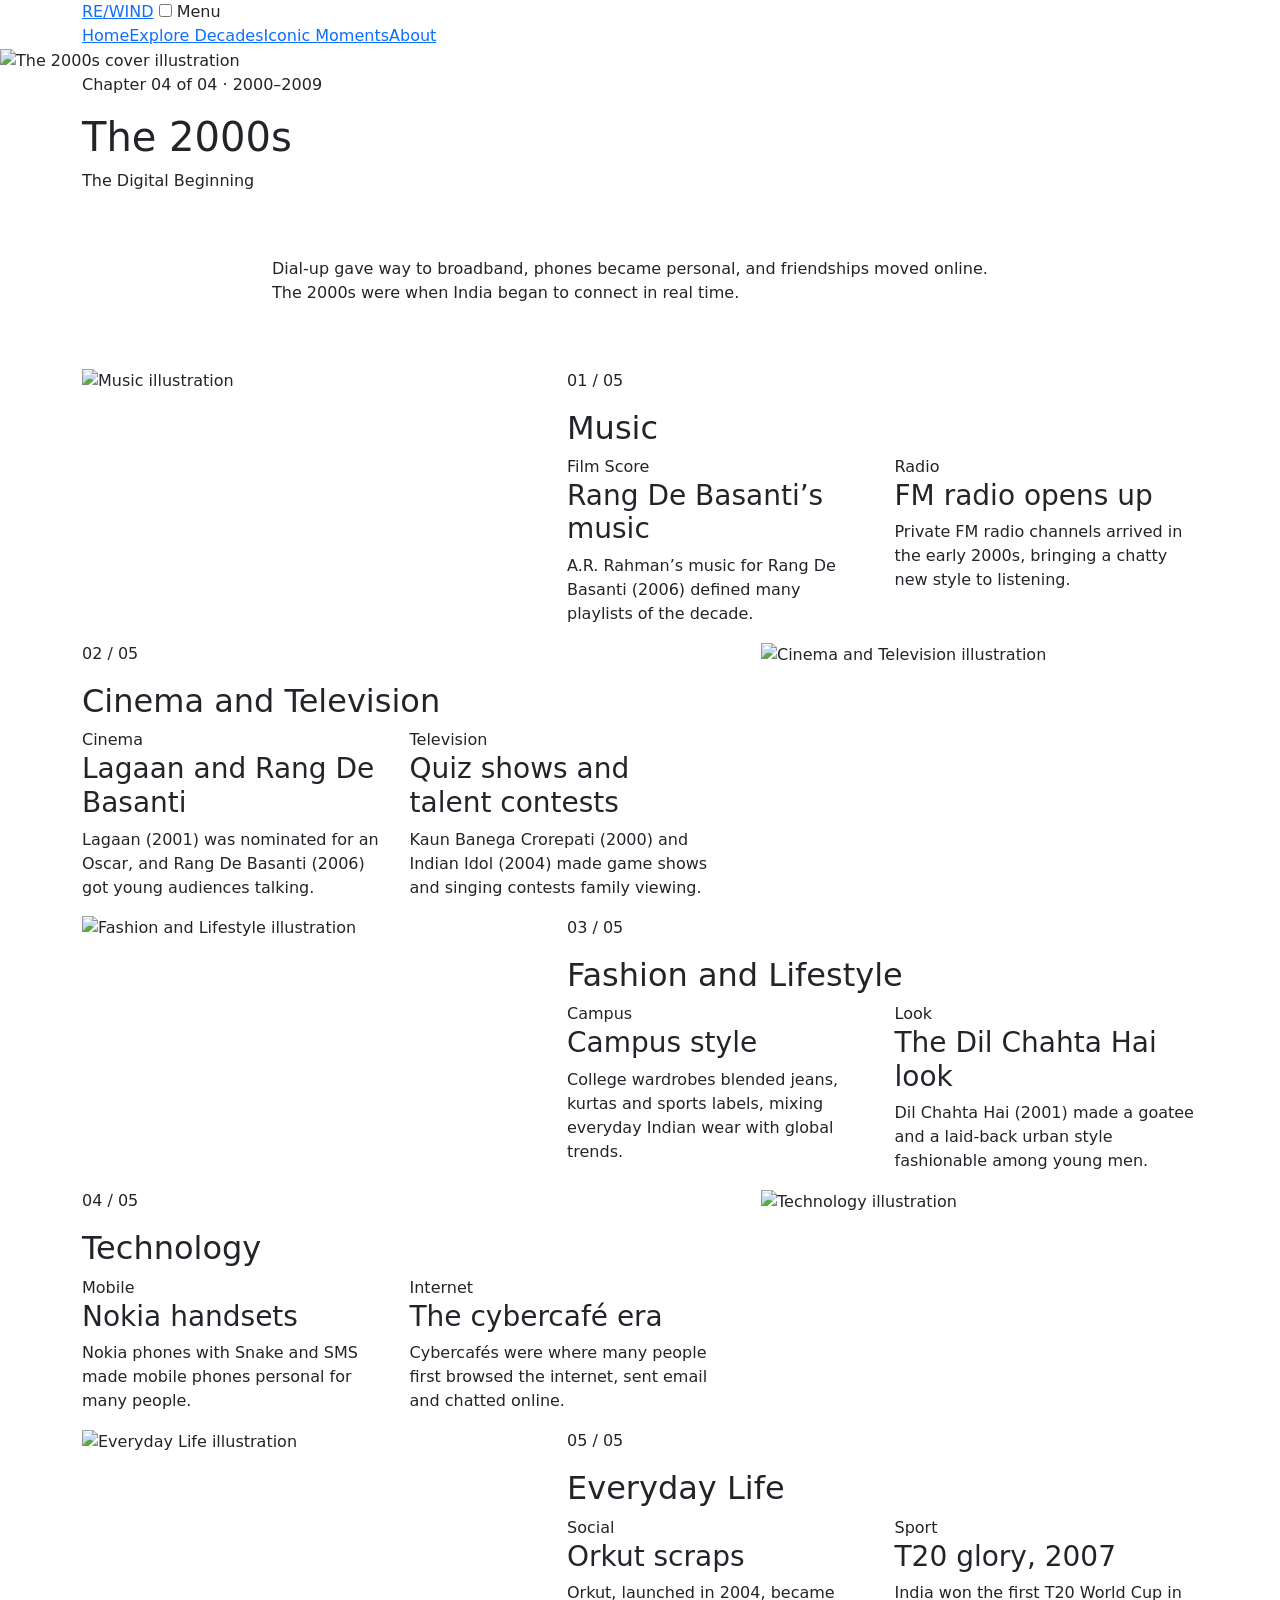
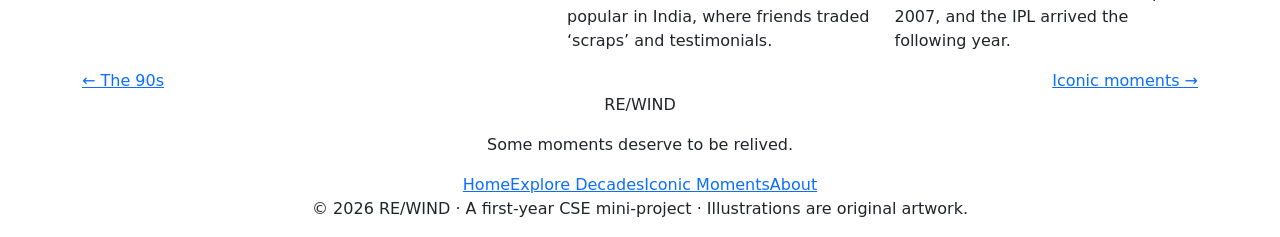
==== 2000s.html @ 7439cc03 "Add files via upload" ====
<!DOCTYPE html>
<html lang="en">
<head>
<meta charset="UTF-8">
<meta name="viewport" content="width=device-width, initial-scale=1">
<title>The 2000s | RE/WIND</title>
<meta name="description" content="RE/WIND: a vintage editorial archive of Indian culture, 1970s to 2000s.">
<link href="https://cdn.jsdelivr.net/npm/bootstrap@5.3.3/dist/css/bootstrap.min.css" rel="stylesheet">
<link href="css/style.css" rel="stylesheet">
</head>
<body>
<header class="masthead">
  <div class="container masthead-inner">
    <a class="wordmark" href="index.html">RE<span>/</span>WIND</a>
    <input type="checkbox" id="nav-toggle" class="nav-toggle" aria-label="Toggle menu">
    <label for="nav-toggle" class="nav-burger">Menu</label>
    <nav class="main-nav" aria-label="Main navigation"><a href="index.html">Home</a><a href="explore.html" class="active">Explore Decades</a><a href="moments.html">Iconic Moments</a><a href="about.html">About</a></nav>
  </div>
</header>
<main>
<section class="decade-hero"><img src="images/2000s/hero.jpg" alt="The 2000s cover illustration">
<div class="hero-band"><div class="container"><p class="kicker">Chapter 04 of 04 &middot; 2000–2009</p><h1>The 2000s</h1><p class="subtitle">The Digital Beginning</p></div></div></section>
<section class="py-5"><div class="container"><div class="row justify-content-center"><div class="col-lg-8"><p class="dropcap intro-text">Dial-up gave way to broadband, phones became personal, and friendships moved online. The 2000s were when India began to connect in real time.</p></div></div></div></section>
<section class="category"><div class="container"><div class="row g-5 align-items-start">
<div class="col-lg-5"><figure class="frame "><div class="frame-inner"><img src="images/2000s/music.jpg" alt="Music illustration" loading="lazy"></div></figure></div>
<div class="col-lg-7"><p class="kicker">01 / 05</p><h2>Music</h2><div class="row g-4">
 <div class="col-md-6"><span class="tag tag-india">Film Score</span><h3>Rang De Basanti&rsquo;s music</h3><p>A.R. Rahman&rsquo;s music for Rang De Basanti (2006) defined many playlists of the decade.</p></div>
 <div class="col-md-6"><span class="tag tag-alt">Radio</span><h3>FM radio opens up</h3><p>Private FM radio channels arrived in the early 2000s, bringing a chatty new style to listening.</p></div>
</div></div></div></div></section><section class="category alt"><div class="container"><div class="row g-5 align-items-start">
<div class="col-lg-5 order-lg-2"><figure class="frame tilt"><div class="frame-inner"><img src="images/2000s/screen.jpg" alt="Cinema and Television illustration" loading="lazy"></div></figure></div>
<div class="col-lg-7"><p class="kicker">02 / 05</p><h2>Cinema and Television</h2><div class="row g-4">
 <div class="col-md-6"><span class="tag tag-india">Cinema</span><h3>Lagaan and Rang De Basanti</h3><p>Lagaan (2001) was nominated for an Oscar, and Rang De Basanti (2006) got young audiences talking.</p></div>
 <div class="col-md-6"><span class="tag tag-alt">Television</span><h3>Quiz shows and talent contests</h3><p>Kaun Banega Crorepati (2000) and Indian Idol (2004) made game shows and singing contests family viewing.</p></div>
</div></div></div></div></section><section class="category"><div class="container"><div class="row g-5 align-items-start">
<div class="col-lg-5"><figure class="frame "><div class="frame-inner"><img src="images/2000s/fashion.jpg" alt="Fashion and Lifestyle illustration" loading="lazy"></div></figure></div>
<div class="col-lg-7"><p class="kicker">03 / 05</p><h2>Fashion and Lifestyle</h2><div class="row g-4">
 <div class="col-md-6"><span class="tag tag-india">Campus</span><h3>Campus style</h3><p>College wardrobes blended jeans, kurtas and sports labels, mixing everyday Indian wear with global trends.</p></div>
 <div class="col-md-6"><span class="tag tag-alt">Look</span><h3>The Dil Chahta Hai look</h3><p>Dil Chahta Hai (2001) made a goatee and a laid-back urban style fashionable among young men.</p></div>
</div></div></div></div></section><section class="category alt"><div class="container"><div class="row g-5 align-items-start">
<div class="col-lg-5 order-lg-2"><figure class="frame tilt"><div class="frame-inner"><img src="images/2000s/tech.jpg" alt="Technology illustration" loading="lazy"></div></figure></div>
<div class="col-lg-7"><p class="kicker">04 / 05</p><h2>Technology</h2><div class="row g-4">
 <div class="col-md-6"><span class="tag tag-india">Mobile</span><h3>Nokia handsets</h3><p>Nokia phones with Snake and SMS made mobile phones personal for many people.</p></div>
 <div class="col-md-6"><span class="tag tag-alt">Internet</span><h3>The cybercaf&eacute; era</h3><p>Cybercaf&eacute;s were where many people first browsed the internet, sent email and chatted online.</p></div>
</div></div></div></div></section><section class="category"><div class="container"><div class="row g-5 align-items-start">
<div class="col-lg-5"><figure class="frame "><div class="frame-inner"><img src="images/2000s/life.jpg" alt="Everyday Life illustration" loading="lazy"></div></figure></div>
<div class="col-lg-7"><p class="kicker">05 / 05</p><h2>Everyday Life</h2><div class="row g-4">
 <div class="col-md-6"><span class="tag tag-india">Social</span><h3>Orkut scraps</h3><p>Orkut, launched in 2004, became popular in India, where friends traded &lsquo;scraps&rsquo; and testimonials.</p></div>
 <div class="col-md-6"><span class="tag tag-alt">Sport</span><h3>T20 glory, 2007</h3><p>India won the first T20 World Cup in 2007, and the IPL arrived the following year.</p></div>
</div></div></div></div></section>
<nav class="prev-next" aria-label="Decade navigation"><div class="container d-flex justify-content-between flex-wrap gap-3"><a class="pn-link" href="90s.html">&larr; The 90s</a><a class="pn-link" href="moments.html">Iconic moments &rarr;</a></div></nav>
</main>
<footer class="site-footer">
  <div class="container text-center">
    <p class="wordmark wordmark-lg">RE<span>/</span>WIND</p>
    <p class="footer-tag">Some moments deserve to be relived.</p>
    <nav class="footer-nav" aria-label="Footer navigation"><a href="index.html">Home</a><a href="explore.html">Explore Decades</a><a href="moments.html">Iconic Moments</a><a href="about.html">About</a></nav>
    <p class="copyright">&copy; 2026 RE/WIND &middot; A first-year CSE mini-project &middot; Illustrations are original artwork.</p>
  </div>
</footer>
</body>
</html>
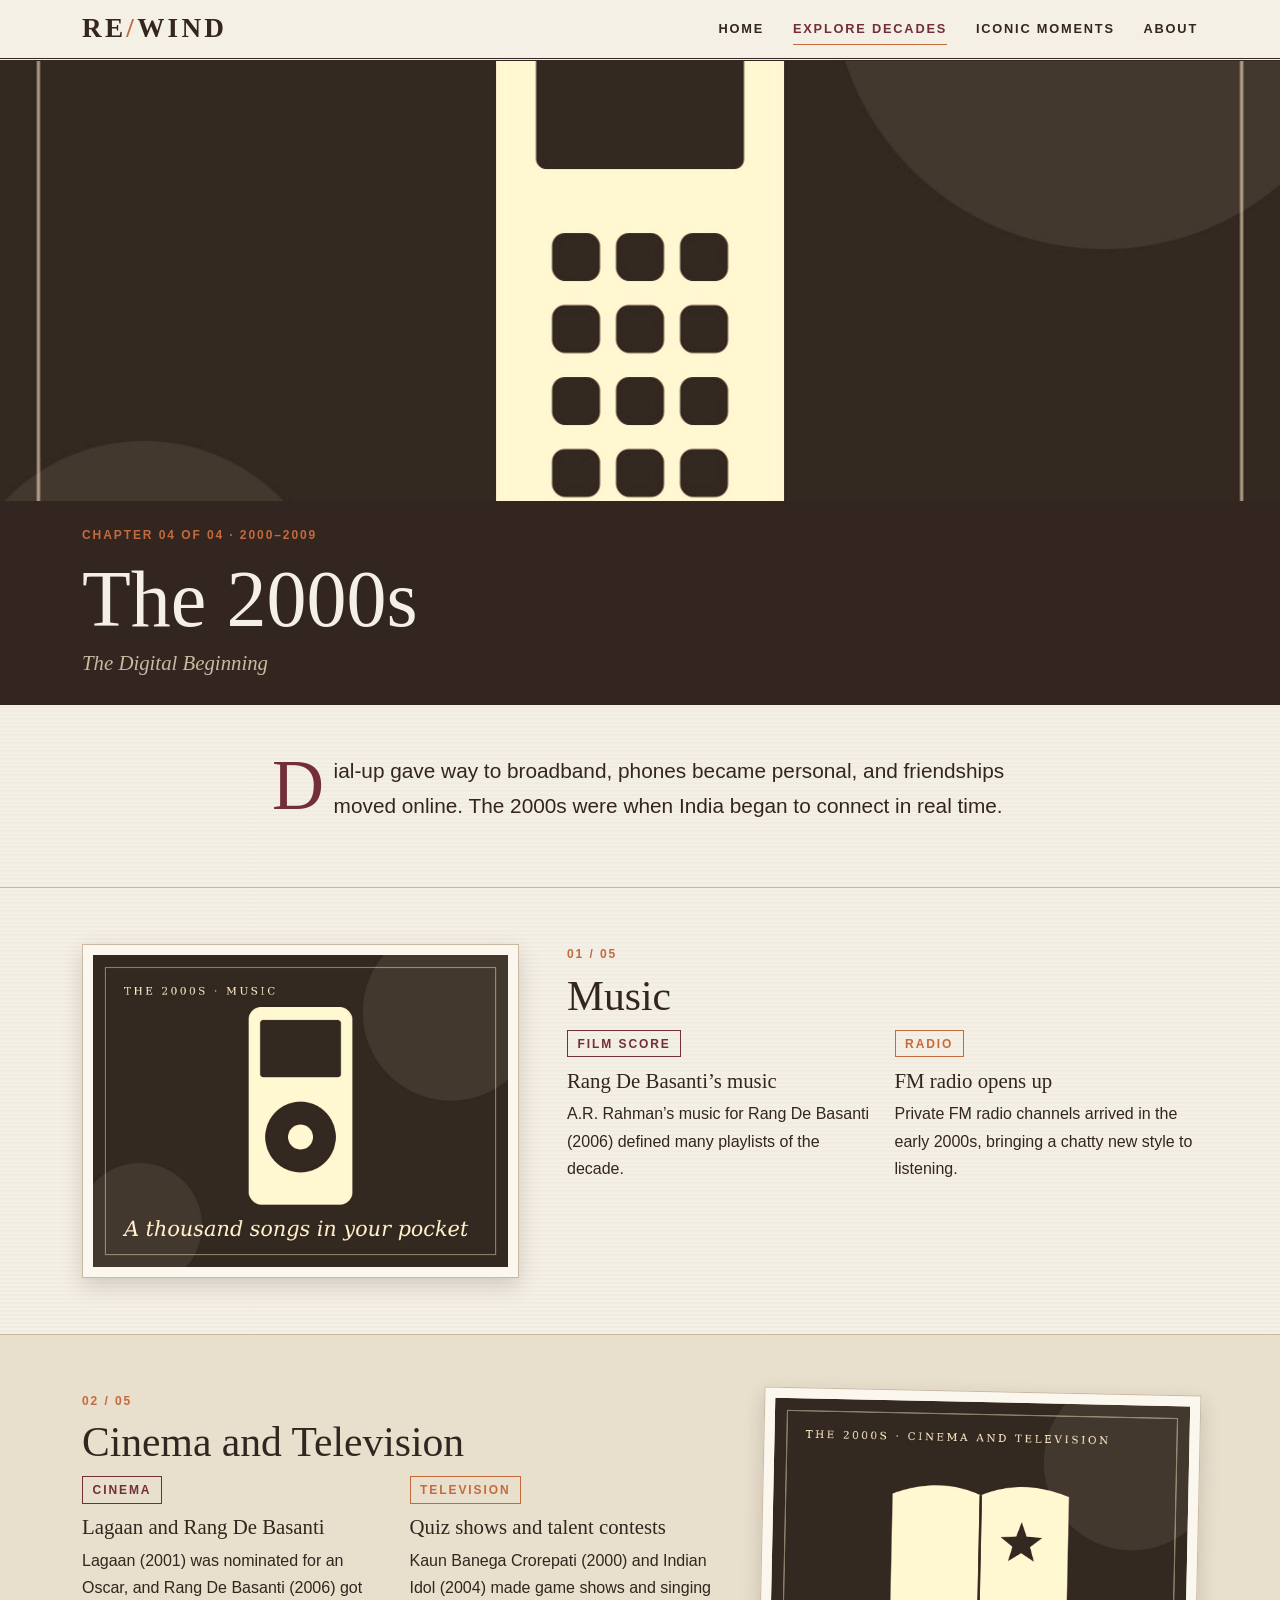
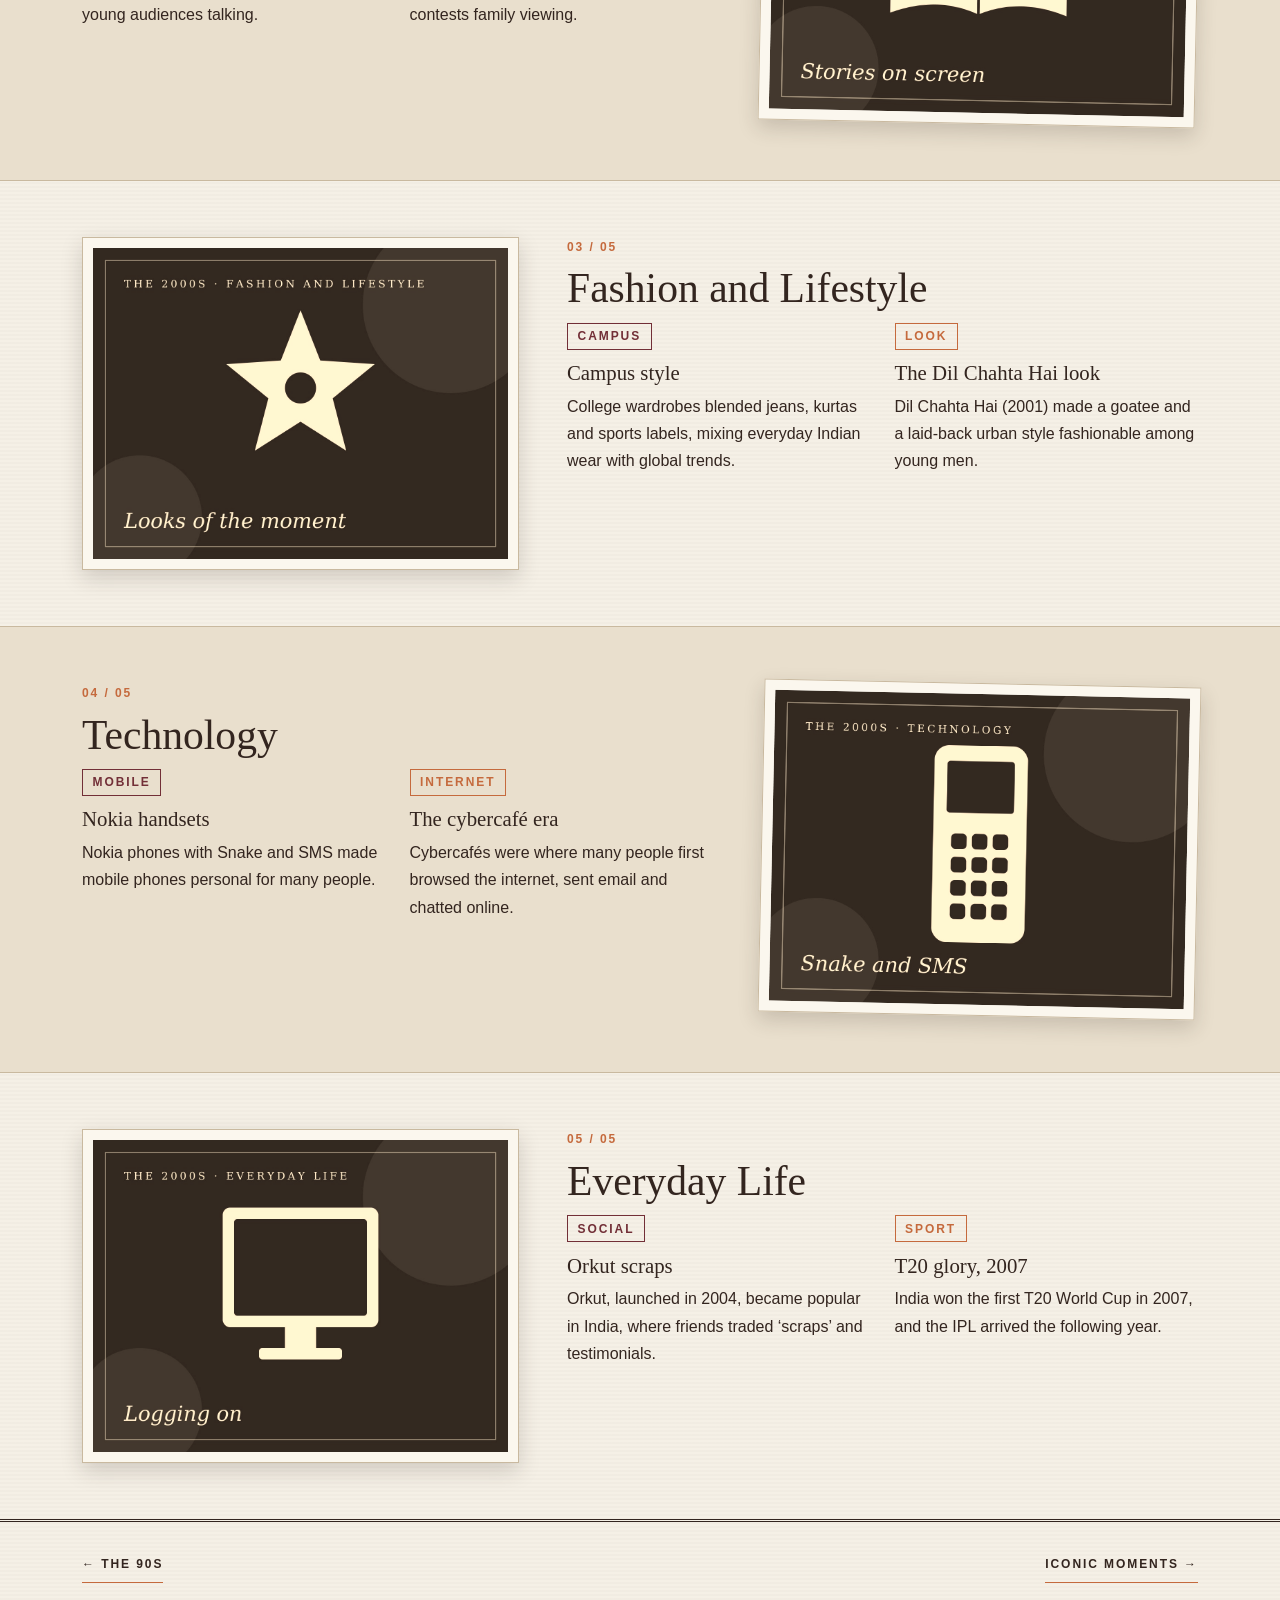
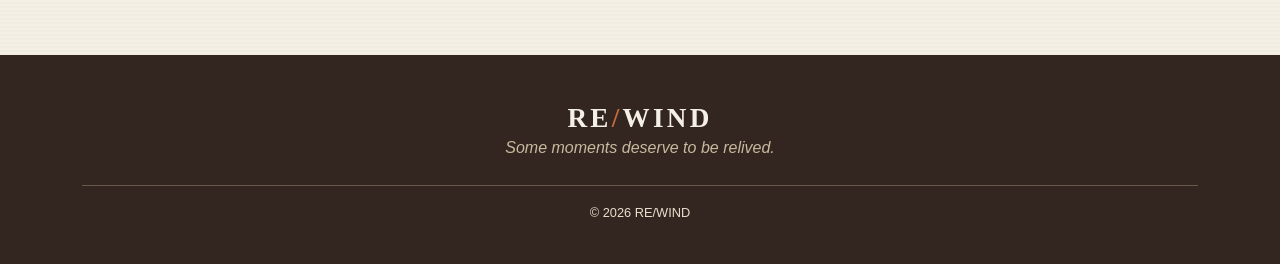
==== commit 4bccc213: "Add images and update pages" ====
--- a/2000s.html
+++ b/2000s.html
@@ -6,7 +6,7 @@
 <title>The 2000s | RE/WIND</title>
 <meta name="description" content="RE/WIND: a vintage editorial archive of Indian culture, 1970s to 2000s.">
 <link href="https://cdn.jsdelivr.net/npm/bootstrap@5.3.3/dist/css/bootstrap.min.css" rel="stylesheet">
-<link href="css/style.css" rel="stylesheet">
+<link href="style.css" rel="stylesheet">
 </head>
 <body>
 <header class="masthead">
@@ -53,8 +53,7 @@
   <div class="container text-center">
     <p class="wordmark wordmark-lg">RE<span>/</span>WIND</p>
     <p class="footer-tag">Some moments deserve to be relived.</p>
-    <nav class="footer-nav" aria-label="Footer navigation"><a href="index.html">Home</a><a href="explore.html">Explore Decades</a><a href="moments.html">Iconic Moments</a><a href="about.html">About</a></nav>
-    <p class="copyright">&copy; 2026 RE/WIND &middot; A first-year CSE mini-project &middot; Illustrations are original artwork.</p>
+    <p class="copyright">&copy; 2026 RE/WIND</p>
   </div>
 </footer>
 </body>
--- a/style.css
+++ b/style.css
@@ -0,0 +1,141 @@
+/* RE/WIND - shared stylesheet. Sections: 1 Variables  2 Base  3 Header  4 Components  5 Pages  6 Footer  7 Responsive */
+
+/* 1. VARIABLES */
+:root {
+  --ivory: #F5F0E6; --cream: #E9DFCD; --burgundy: #722F37;
+  --orange: #C56A3D; --brown: #33251F; --beige: #C9B99F;
+  --serif: 'Playfair Display', Georgia, serif;
+  --sans: 'Source Sans 3', Arial, sans-serif;
+}
+
+/* 2. BASE */
+html { scroll-behavior: smooth; }
+body {
+  font-family: var(--sans); color: var(--brown); line-height: 1.7; overflow-x: hidden;
+  background-color: var(--ivory);
+  background-image: repeating-linear-gradient(0deg, rgba(51,37,31,.018) 0 2px, transparent 2px 4px);
+}
+h1, h2, h3, .wordmark { font-family: var(--serif); line-height: 1.15; }
+h2 { font-size: clamp(1.8rem, 4vw, 2.6rem); }
+h3 { font-size: 1.3rem; margin-top: .7rem; }
+img { max-width: 100%; height: auto; display: block; }
+a { color: var(--burgundy); }
+:focus-visible { outline: 2px solid var(--orange); outline-offset: 3px; }
+.band-cream { background: var(--cream); border-top: 1px solid var(--beige); border-bottom: 1px solid var(--beige); }
+.kicker, .date-stamp, .tag, .read-more, .btn-rw, .pn-link, .tile-num {
+  text-transform: uppercase; letter-spacing: .16em; font-size: .75rem; font-weight: 600;
+}
+.kicker { color: var(--orange); margin-bottom: .5rem; }
+.date-stamp { color: var(--burgundy); border-top: 1px solid var(--beige); display: inline-block; padding-top: .3rem; }
+.subtitle { font-family: var(--serif); font-style: italic; font-size: 1.3rem; color: var(--burgundy); }
+.lead-text { font-size: 1.15rem; max-width: 40rem; }
+.section-head { text-align: center; margin-bottom: 2.5rem; padding-bottom: 1rem; border-bottom: 1px solid var(--beige); }
+
+/* 3. HEADER AND CSS-ONLY MOBILE MENU (checkbox trick, no JavaScript) */
+.masthead { background: var(--ivory); border-bottom: 3px double var(--brown); position: sticky; top: 0; z-index: 20; }
+.masthead-inner { display: flex; flex-wrap: wrap; align-items: center; justify-content: space-between; padding-top: .8rem; padding-bottom: .8rem; }
+.wordmark { font-size: 1.7rem; font-weight: 700; letter-spacing: .12em; color: var(--brown); text-decoration: none; margin: 0; }
+.wordmark span { color: var(--orange); }
+.nav-toggle { display: none; }
+.nav-burger { cursor: pointer; border: 1px solid var(--brown); padding: .4rem .9rem; text-transform: uppercase; letter-spacing: .15em; font-size: .75rem; }
+.main-nav { display: none; width: 100%; padding-top: .8rem; }
+.nav-toggle:checked ~ .main-nav { display: block; }
+.main-nav a { display: block; padding: .7rem 0; border-top: 1px solid var(--beige); color: var(--brown); text-decoration: none; text-transform: uppercase; letter-spacing: .14em; font-size: .8rem; font-weight: 600; }
+.main-nav a:hover, .main-nav a.active { color: var(--burgundy); }
+
+/* 4. COMPONENTS */
+.frame { background: #FBF7EE; padding: 10px; border: 1px solid var(--beige); box-shadow: 0 8px 20px rgba(51,37,31,.18); margin: 0; }
+.frame-inner { overflow: hidden; }
+.frame img, .decade-hero img, .decade-tile img { filter: sepia(.45) contrast(1.03); }
+.tilt { transform: rotate(1.2deg); }
+.btn-rw { display: inline-block; padding: .85rem 1.6rem; border: 1px solid var(--burgundy); color: var(--burgundy); text-decoration: none; transition: .3s; }
+.btn-rw:hover { background: var(--burgundy); color: var(--ivory); }
+.read-more { color: var(--burgundy); text-decoration: none; border-bottom: 1px solid var(--orange); }
+.read-more:hover { color: var(--orange); }
+.tag { display: inline-block; padding: .15rem .6rem; border: 1px solid; }
+.tag-india { color: var(--burgundy); border-color: var(--burgundy); }
+.tag-alt { color: var(--orange); border-color: var(--orange); }
+.page-title { padding: 4rem 0 2.5rem; border-bottom: 1px solid var(--beige); text-align: center; }
+.page-title .lead-text { margin: 1rem auto 0; }
+.page-title h1 { font-size: clamp(2.4rem, 7vw, 4.5rem); }
+
+/* 5. PAGES */
+/* Home */
+.display-title { font-size: clamp(3.5rem, 7.5vw, 7.5rem); letter-spacing: .06em; font-weight: 700; margin: 0; }
+.display-title span { color: var(--orange); }
+.tagline { font-family: var(--serif); font-style: italic; font-size: 1.5rem; color: var(--burgundy); border-top: 1px solid var(--brown); border-bottom: 1px solid var(--brown); display: inline-block; padding: .4rem 0; margin: 1rem 0; }
+.collage { position: relative; min-height: 380px; }
+.collage-a { width: 78%; }
+.collage-b { position: absolute; width: 45%; right: 0; bottom: 0; transform: rotate(3deg); }
+.collage-c { position: absolute; width: 38%; left: 4%; bottom: -10px; transform: rotate(-4deg); }
+.decade-tile { display: block; text-decoration: none; color: var(--ivory); padding: 10px 10px 0; height: 100%; }
+/* Four Decades, Four Moods: keep the original palette on hover/focus too (Bootstrap's a:hover would otherwise recolour the text) */
+.decade-tile:hover, .decade-tile:focus { color: var(--ivory); }
+.tile-text { padding: 1rem .5rem 1.4rem; }
+.tile-text h3 { color: inherit; } .tile-text .read-more { color: inherit; border-color: currentColor; }
+.tile-70s { background: var(--orange); } .tile-80s { background: var(--burgundy); }
+.tile-90s { background: var(--beige); color: var(--brown); } .tile-90s:hover, .tile-90s:focus { color: var(--brown); } .tile-2000s { background: var(--brown); }
+.split-india { background: var(--burgundy); color: var(--ivory); } .split-street { background: var(--brown); color: var(--ivory); }
+.split-inner { padding: 3rem 1.5rem; max-width: 34rem; margin: 0 auto; }
+.split .kicker { color: var(--beige); }
+.meet-line { font-family: var(--serif); font-size: 1.6rem; margin: 0; } .meet-line em { color: var(--orange); }
+.intro-editorial { text-align: center; }
+.intro-title { font-size: clamp(3rem, 9vw, 4.75rem); font-weight: 700; letter-spacing: .06em; line-height: 1; color: var(--ivory); margin: .3rem 0 1rem; padding: .9rem 0 .8rem; border-top: 3px double var(--beige); border-bottom: 1px solid var(--beige); }
+.intro-deck { font-family: var(--serif); font-style: italic; font-size: 1.35rem; color: var(--beige); margin: 0 0 1.4rem; }
+.intro-body { font-size: 1.1rem; text-align: left; max-width: 30rem; margin: 0 auto 1.4rem; }
+.intro-body::first-letter { font-family: var(--serif); float: left; font-size: 3.6rem; line-height: .8; padding: .25rem .5rem 0 0; color: var(--orange); }
+.intro-index { display: flex; flex-wrap: wrap; justify-content: center; margin: 0 0 2rem; text-transform: uppercase; letter-spacing: .14em; font-size: .72rem; font-weight: 600; color: var(--beige); }
+.intro-index span + span::before { content: "\00b7"; margin: 0 .6rem; color: var(--orange); }
+.mini-moment h3 { font-size: 1.15rem; } .mini-moment .date-stamp { margin-top: 1rem; }
+/* Explore */
+.explore-item h2 { margin-top: 1rem; }
+/* Decade pages */
+.decade-hero img { width: 100%; height: clamp(220px, 42vw, 440px); object-fit: cover; }
+.hero-band { background: var(--brown); color: var(--ivory); padding: 1.5rem 0; }
+.hero-band h1 { font-size: clamp(2.5rem, 8vw, 5rem); margin: 0; } .hero-band .subtitle { color: var(--beige); margin: 0; }
+.intro-text { font-size: 1.3rem; }
+.dropcap::first-letter { font-family: var(--serif); float: left; font-size: 4.5rem; line-height: .8; padding: .3rem .6rem 0 0; color: var(--burgundy); }
+.category { padding: 3.5rem 0; border-top: 1px solid var(--beige); }
+.category.alt { background: var(--cream); }
+.prev-next { border-top: 3px double var(--brown); padding: 1.5rem 0; }
+.pn-link { color: var(--brown); text-decoration: none; padding: .5rem 0; border-bottom: 1px solid var(--orange); }
+.pn-link:hover { color: var(--burgundy); }
+/* Timeline (mobile first: line on the left) */
+.timeline { list-style: none; margin: 0; padding: 0; position: relative; }
+.timeline::before { content: ""; position: absolute; left: 10px; top: 0; bottom: 0; border-left: 2px solid var(--brown); }
+.t-item { position: relative; padding-left: 2.5rem; margin-bottom: 3rem; }
+.t-item::before { content: ""; position: absolute; left: 3px; top: .6rem; width: 16px; height: 16px; background: var(--orange); border: 3px solid var(--ivory); border-radius: 50%; box-shadow: 0 0 0 1px var(--brown); }
+.t-year { font-family: var(--serif); font-size: 3rem; color: var(--burgundy); margin: .8rem 0 0; line-height: 1; }
+/* About */
+.about-text h2 { font-size: 1.6rem; margin-top: 1.5rem; padding-top: 1rem; border-top: 1px solid var(--beige); }
+.about-text h2:first-child { margin-top: 0; border-top: 0; padding-top: 0; }
+
+/* 6. FOOTER */
+.site-footer { background: var(--brown); color: var(--cream); padding: 3rem 0 1.5rem; margin-top: 3rem; }
+.site-footer .wordmark { color: var(--ivory); }
+.footer-tag { font-style: italic; color: var(--beige); }
+.footer-nav a { color: var(--cream); text-decoration: none; margin: 0 .8rem; text-transform: uppercase; letter-spacing: .12em; font-size: .75rem; display: inline-block; padding: .3rem 0; }
+.footer-nav a:hover { color: var(--orange); }
+.copyright { border-top: 1px solid rgba(201,185,159,.35); margin-top: 1.5rem; padding-top: 1rem; font-size: .8rem; }
+
+/* 7. RESPONSIVE */
+@media (min-width: 768px) {
+  .nav-burger { display: none; }
+  .main-nav { display: flex; width: auto; padding: 0; gap: 1.8rem; }
+  .main-nav a { border: 0; padding: .3rem 0; border-bottom: 1px solid transparent; }
+  .main-nav a:hover, .main-nav a.active { border-bottom-color: var(--orange); }
+}
+@media (min-width: 992px) {
+  .timeline::before { left: 50%; }
+  .t-item { width: 50%; padding: 0 3rem 0 0; text-align: right; }
+  .t-item:nth-child(even) { margin-left: 50%; padding: 0 0 0 3rem; text-align: left; }
+  .t-item::before { left: auto; right: -8px; }
+  .t-item:nth-child(even)::before { right: auto; left: -8px; }
+  .split-inner { padding: 4rem 3rem; }
+  .split-india .split-inner { margin-right: 0; } .split-street .split-inner { margin-left: 0; }
+}
+@media (max-width: 575px) {
+  .collage { min-height: 300px; }
+  .collage-c { display: none; }
+  .tilt { transform: none; }
+}
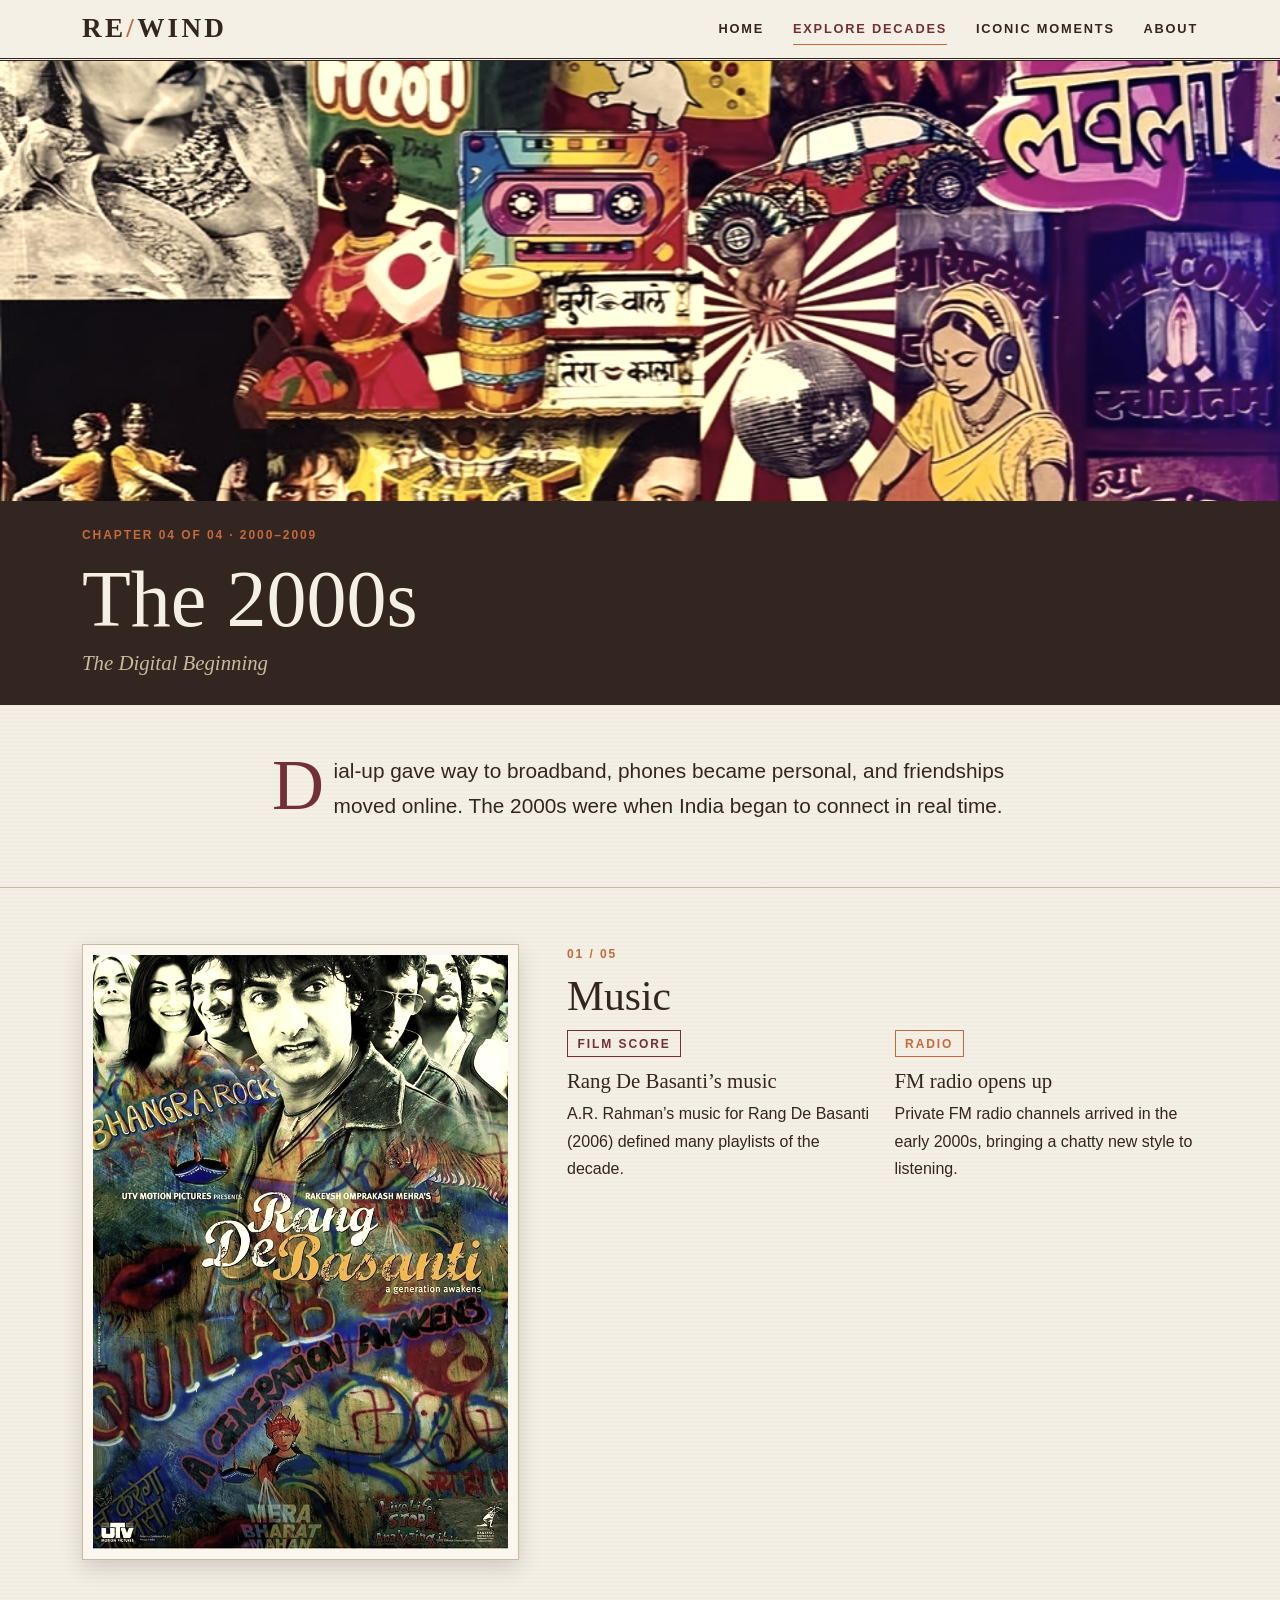
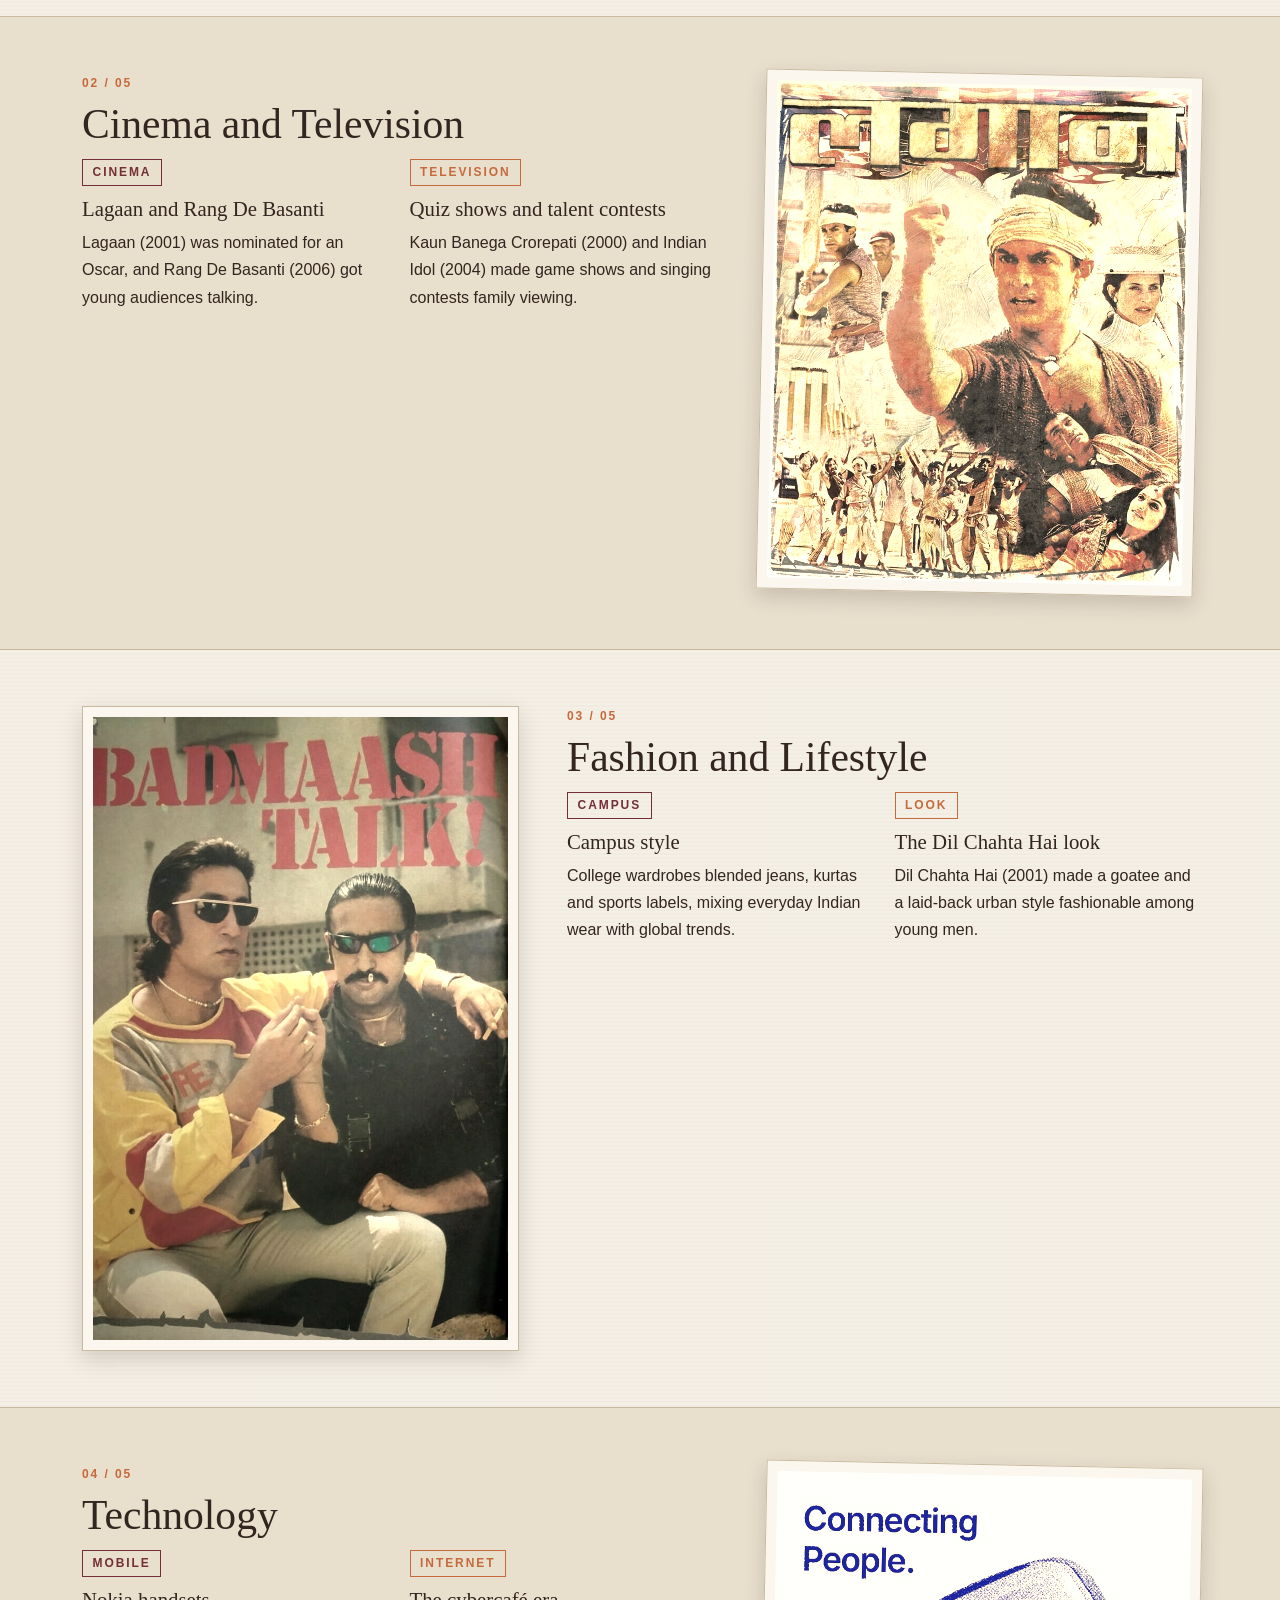
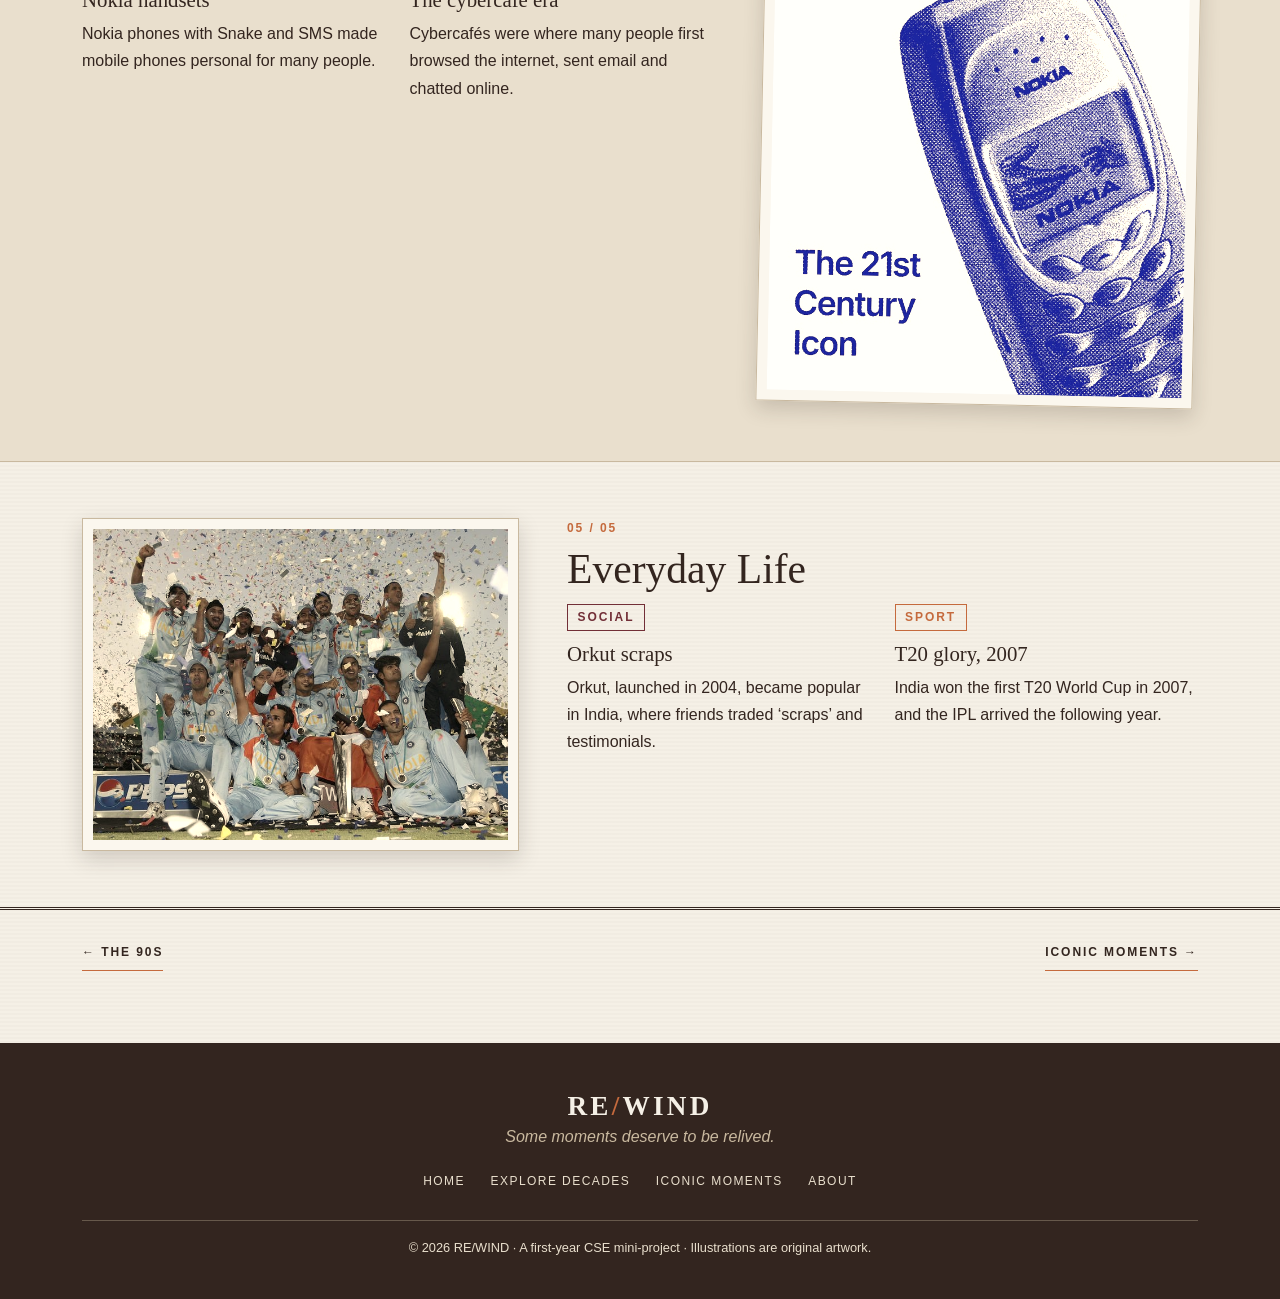
==== commit 86dc97e2: "my local changes" ====
--- a/2000s.html
+++ b/2000s.html
@@ -18,31 +18,31 @@
   </div>
 </header>
 <main>
-<section class="decade-hero"><img src="images/2000s/hero.jpg" alt="The 2000s cover illustration">
+<section class="decade-hero"><img src="images/2000s/bollybackfinal.jpg" alt="The 2000s cover illustration" loading="lazy">
 <div class="hero-band"><div class="container"><p class="kicker">Chapter 04 of 04 &middot; 2000–2009</p><h1>The 2000s</h1><p class="subtitle">The Digital Beginning</p></div></div></section>
 <section class="py-5"><div class="container"><div class="row justify-content-center"><div class="col-lg-8"><p class="dropcap intro-text">Dial-up gave way to broadband, phones became personal, and friendships moved online. The 2000s were when India began to connect in real time.</p></div></div></div></section>
 <section class="category"><div class="container"><div class="row g-5 align-items-start">
-<div class="col-lg-5"><figure class="frame "><div class="frame-inner"><img src="images/2000s/music.jpg" alt="Music illustration" loading="lazy"></div></figure></div>
+<div class="col-lg-5"><figure class="frame "><div class="frame-inner"><img src="images/2000s/RangDeBasanti.jpeg" alt="Music illustration" loading="lazy"></div></figure></div>
 <div class="col-lg-7"><p class="kicker">01 / 05</p><h2>Music</h2><div class="row g-4">
  <div class="col-md-6"><span class="tag tag-india">Film Score</span><h3>Rang De Basanti&rsquo;s music</h3><p>A.R. Rahman&rsquo;s music for Rang De Basanti (2006) defined many playlists of the decade.</p></div>
  <div class="col-md-6"><span class="tag tag-alt">Radio</span><h3>FM radio opens up</h3><p>Private FM radio channels arrived in the early 2000s, bringing a chatty new style to listening.</p></div>
 </div></div></div></div></section><section class="category alt"><div class="container"><div class="row g-5 align-items-start">
-<div class="col-lg-5 order-lg-2"><figure class="frame tilt"><div class="frame-inner"><img src="images/2000s/screen.jpg" alt="Cinema and Television illustration" loading="lazy"></div></figure></div>
+<div class="col-lg-5 order-lg-2"><figure class="frame tilt"><div class="frame-inner"><img src="images/2000s/lagaan.jpeg" alt="Cinema and Television illustration" loading="lazy"></div></figure></div>
 <div class="col-lg-7"><p class="kicker">02 / 05</p><h2>Cinema and Television</h2><div class="row g-4">
  <div class="col-md-6"><span class="tag tag-india">Cinema</span><h3>Lagaan and Rang De Basanti</h3><p>Lagaan (2001) was nominated for an Oscar, and Rang De Basanti (2006) got young audiences talking.</p></div>
  <div class="col-md-6"><span class="tag tag-alt">Television</span><h3>Quiz shows and talent contests</h3><p>Kaun Banega Crorepati (2000) and Indian Idol (2004) made game shows and singing contests family viewing.</p></div>
 </div></div></div></div></section><section class="category"><div class="container"><div class="row g-5 align-items-start">
-<div class="col-lg-5"><figure class="frame "><div class="frame-inner"><img src="images/2000s/fashion.jpg" alt="Fashion and Lifestyle illustration" loading="lazy"></div></figure></div>
+<div class="col-lg-5"><figure class="frame "><div class="frame-inner"><img src="images/2000s/fashionfinal.jpeg" alt="Fashion and Lifestyle illustration" loading="lazy"></div></figure></div>
 <div class="col-lg-7"><p class="kicker">03 / 05</p><h2>Fashion and Lifestyle</h2><div class="row g-4">
  <div class="col-md-6"><span class="tag tag-india">Campus</span><h3>Campus style</h3><p>College wardrobes blended jeans, kurtas and sports labels, mixing everyday Indian wear with global trends.</p></div>
  <div class="col-md-6"><span class="tag tag-alt">Look</span><h3>The Dil Chahta Hai look</h3><p>Dil Chahta Hai (2001) made a goatee and a laid-back urban style fashionable among young men.</p></div>
 </div></div></div></div></section><section class="category alt"><div class="container"><div class="row g-5 align-items-start">
-<div class="col-lg-5 order-lg-2"><figure class="frame tilt"><div class="frame-inner"><img src="images/2000s/tech.jpg" alt="Technology illustration" loading="lazy"></div></figure></div>
+<div class="col-lg-5 order-lg-2"><figure class="frame tilt"><div class="frame-inner"><img src="images/2000s/nokia.jpeg" alt="Technology illustration" loading="lazy"></div></figure></div>
 <div class="col-lg-7"><p class="kicker">04 / 05</p><h2>Technology</h2><div class="row g-4">
  <div class="col-md-6"><span class="tag tag-india">Mobile</span><h3>Nokia handsets</h3><p>Nokia phones with Snake and SMS made mobile phones personal for many people.</p></div>
  <div class="col-md-6"><span class="tag tag-alt">Internet</span><h3>The cybercaf&eacute; era</h3><p>Cybercaf&eacute;s were where many people first browsed the internet, sent email and chatted online.</p></div>
 </div></div></div></div></section><section class="category"><div class="container"><div class="row g-5 align-items-start">
-<div class="col-lg-5"><figure class="frame "><div class="frame-inner"><img src="images/2000s/life.jpg" alt="Everyday Life illustration" loading="lazy"></div></figure></div>
+<div class="col-lg-5"><figure class="frame "><div class="frame-inner"><img src="images/2000s/2007.jpeg" alt="Everyday Life illustration" loading="lazy"></div></figure></div>
 <div class="col-lg-7"><p class="kicker">05 / 05</p><h2>Everyday Life</h2><div class="row g-4">
  <div class="col-md-6"><span class="tag tag-india">Social</span><h3>Orkut scraps</h3><p>Orkut, launched in 2004, became popular in India, where friends traded &lsquo;scraps&rsquo; and testimonials.</p></div>
  <div class="col-md-6"><span class="tag tag-alt">Sport</span><h3>T20 glory, 2007</h3><p>India won the first T20 World Cup in 2007, and the IPL arrived the following year.</p></div>
@@ -53,7 +53,8 @@
   <div class="container text-center">
     <p class="wordmark wordmark-lg">RE<span>/</span>WIND</p>
     <p class="footer-tag">Some moments deserve to be relived.</p>
-    <p class="copyright">&copy; 2026 RE/WIND</p>
+    <nav class="footer-nav" aria-label="Footer navigation"><a href="index.html">Home</a><a href="explore.html">Explore Decades</a><a href="moments.html">Iconic Moments</a><a href="about.html">About</a></nav>
+    <p class="copyright">&copy; 2026 RE/WIND &middot; A first-year CSE mini-project &middot; Illustrations are original artwork.</p>
   </div>
 </footer>
 </body>
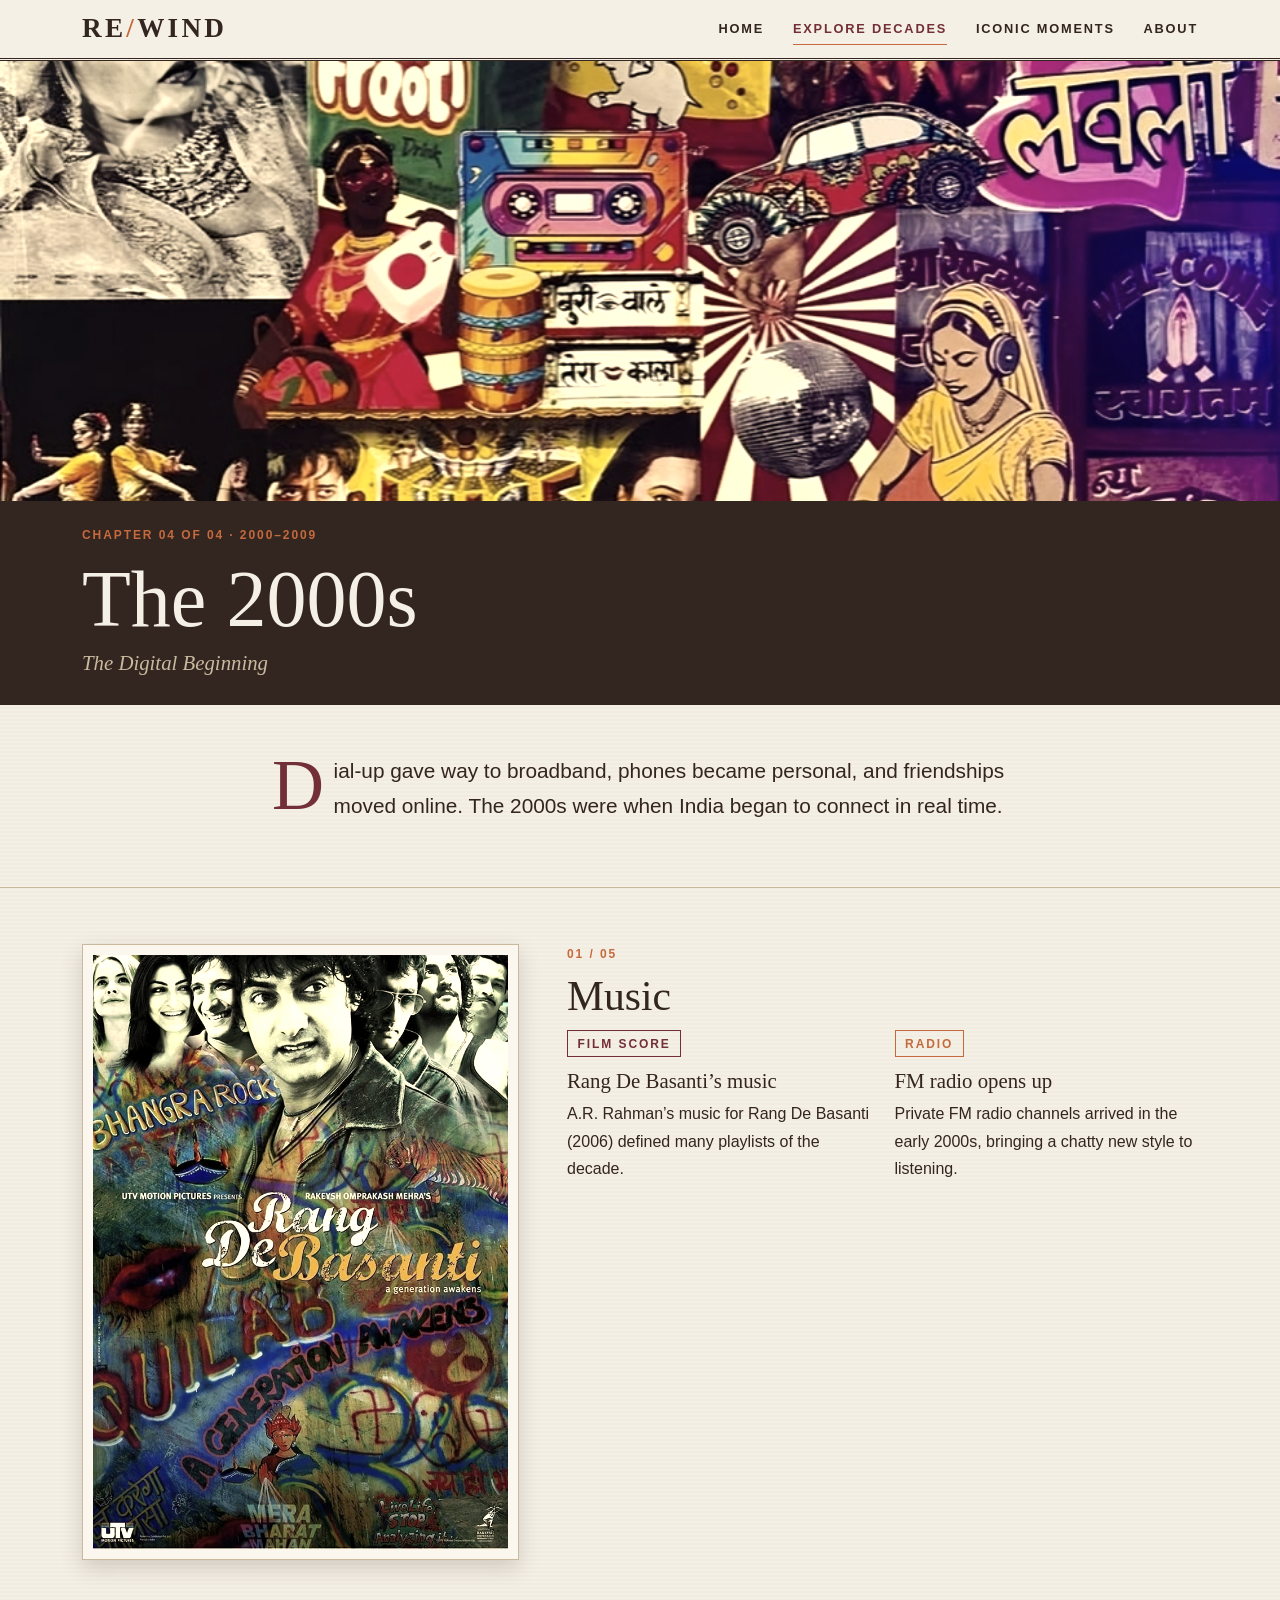
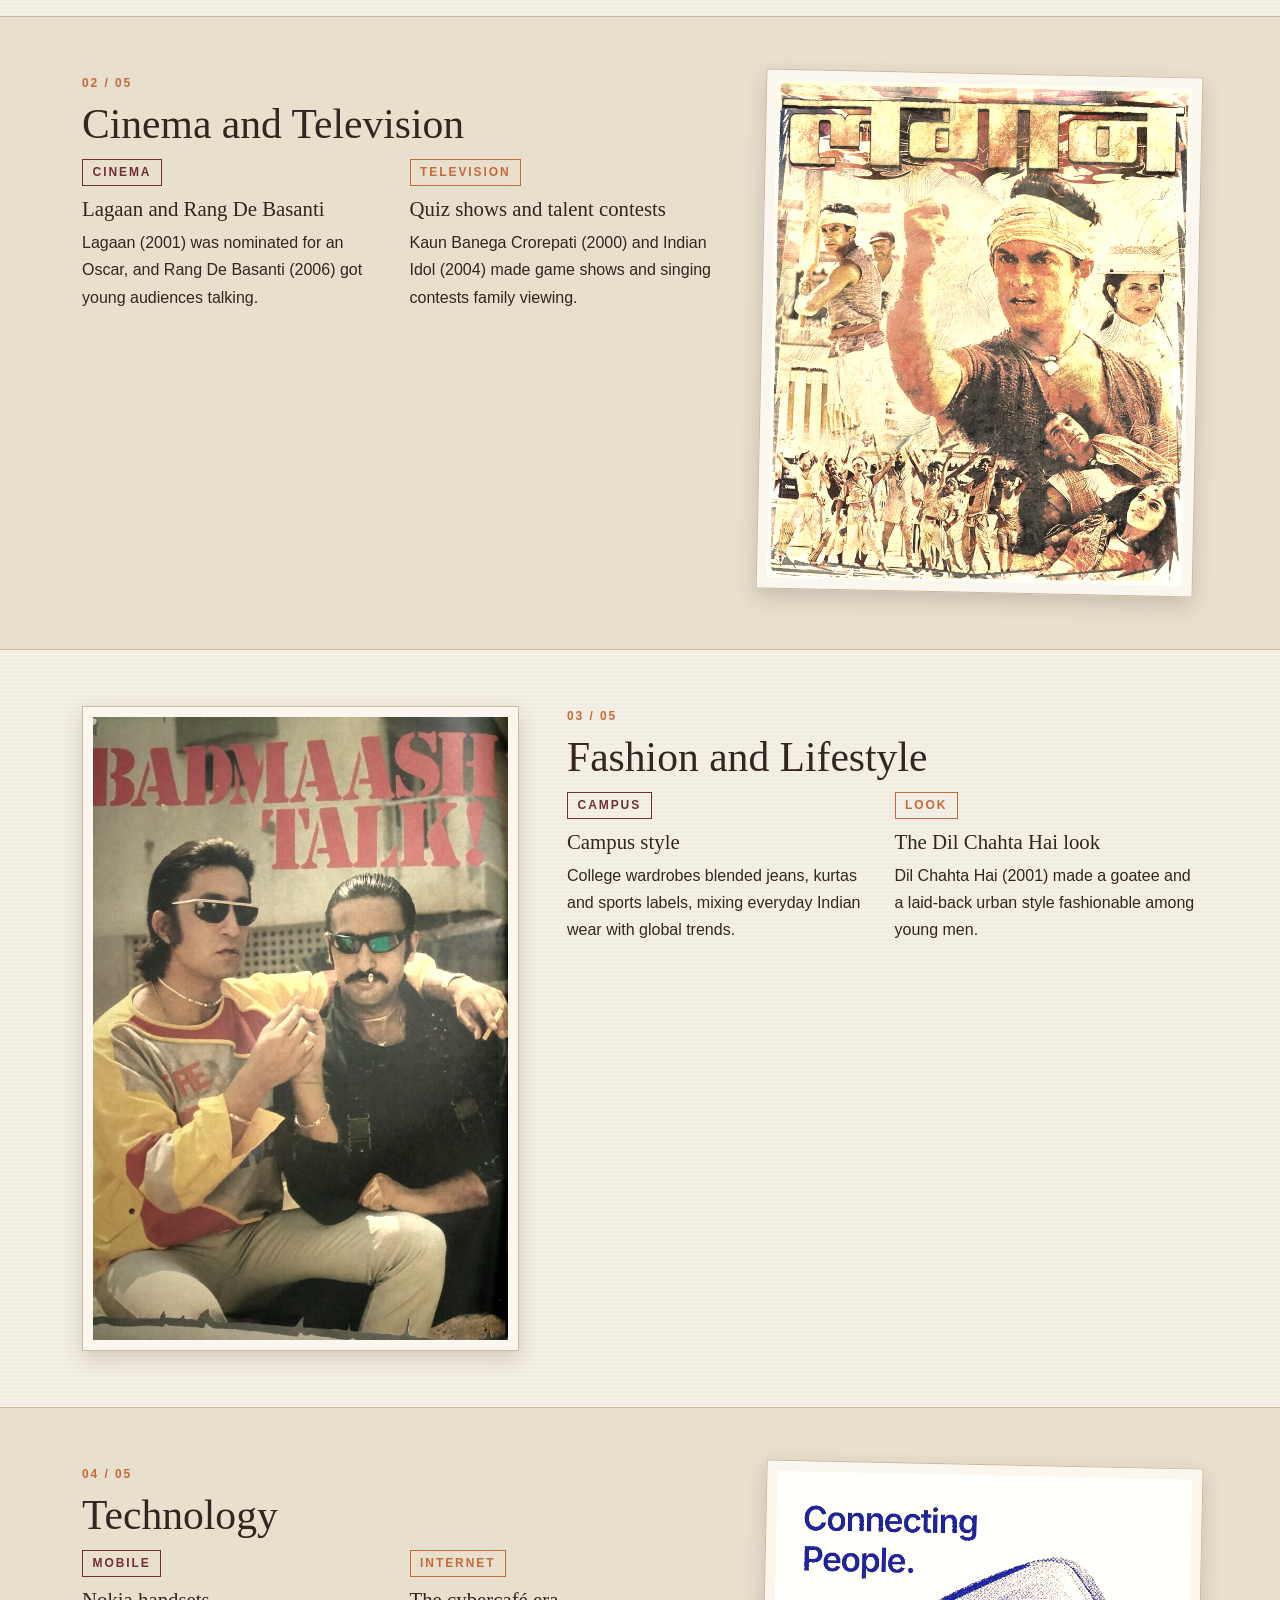
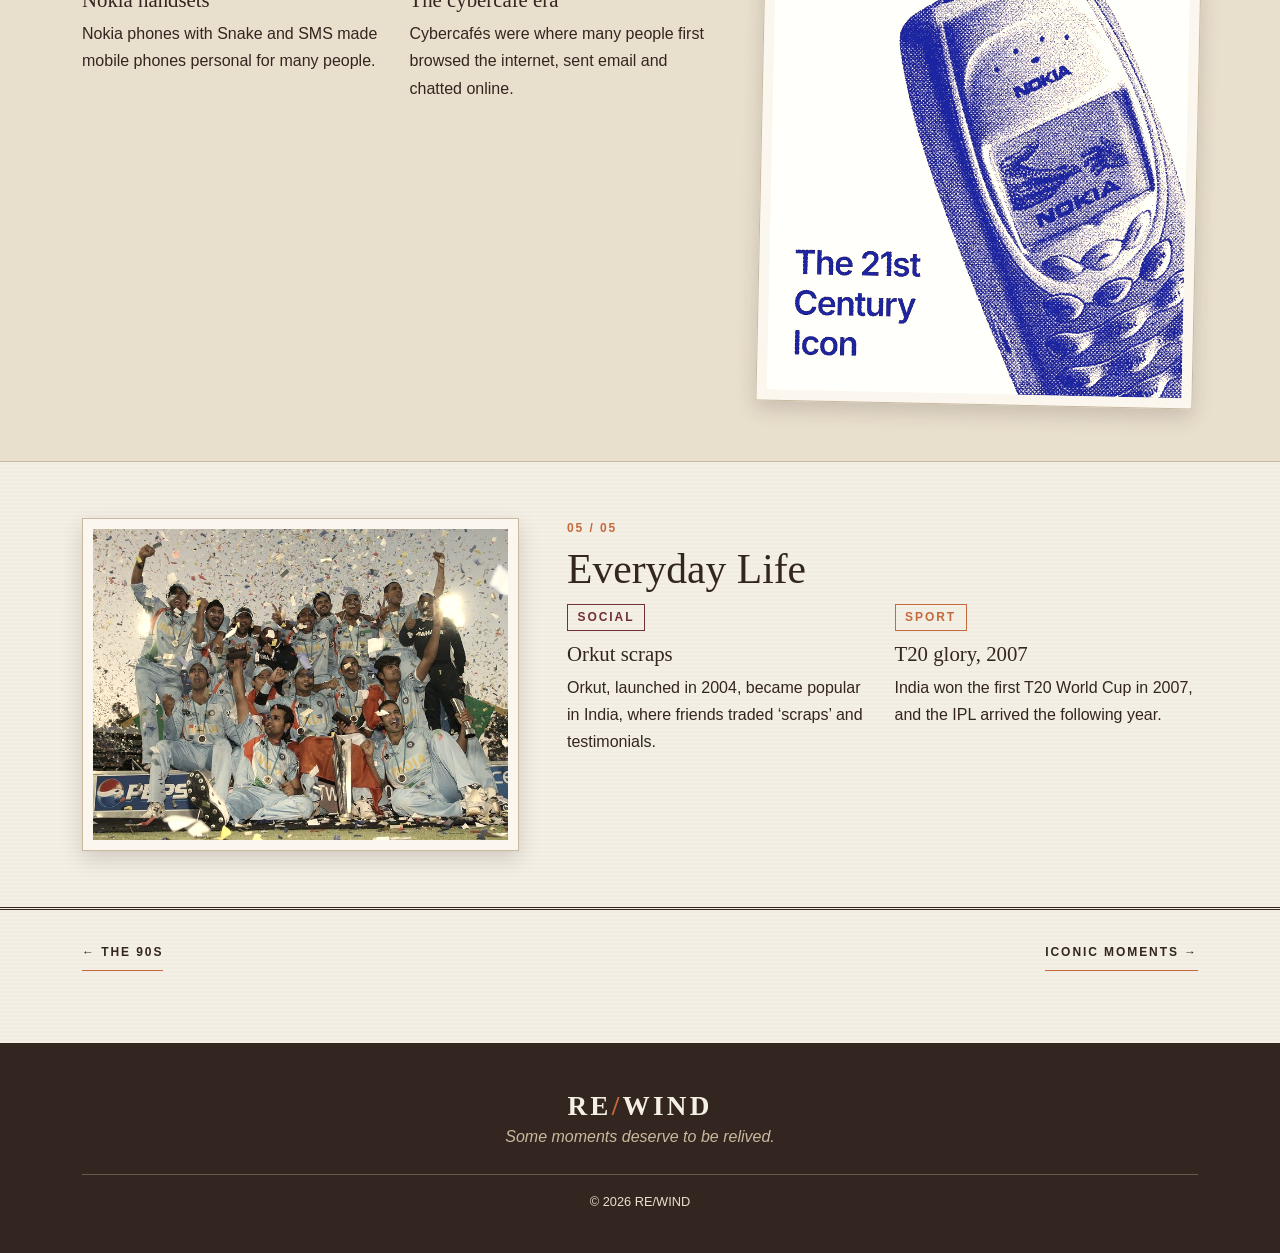
==== commit 58764e70: "merge with remote" ====
--- a/2000s.html
+++ b/2000s.html
@@ -53,8 +53,7 @@
   <div class="container text-center">
     <p class="wordmark wordmark-lg">RE<span>/</span>WIND</p>
     <p class="footer-tag">Some moments deserve to be relived.</p>
-    <nav class="footer-nav" aria-label="Footer navigation"><a href="index.html">Home</a><a href="explore.html">Explore Decades</a><a href="moments.html">Iconic Moments</a><a href="about.html">About</a></nav>
-    <p class="copyright">&copy; 2026 RE/WIND &middot; A first-year CSE mini-project &middot; Illustrations are original artwork.</p>
+    <p class="copyright">&copy; 2026 RE/WIND</p>
   </div>
 </footer>
 </body>
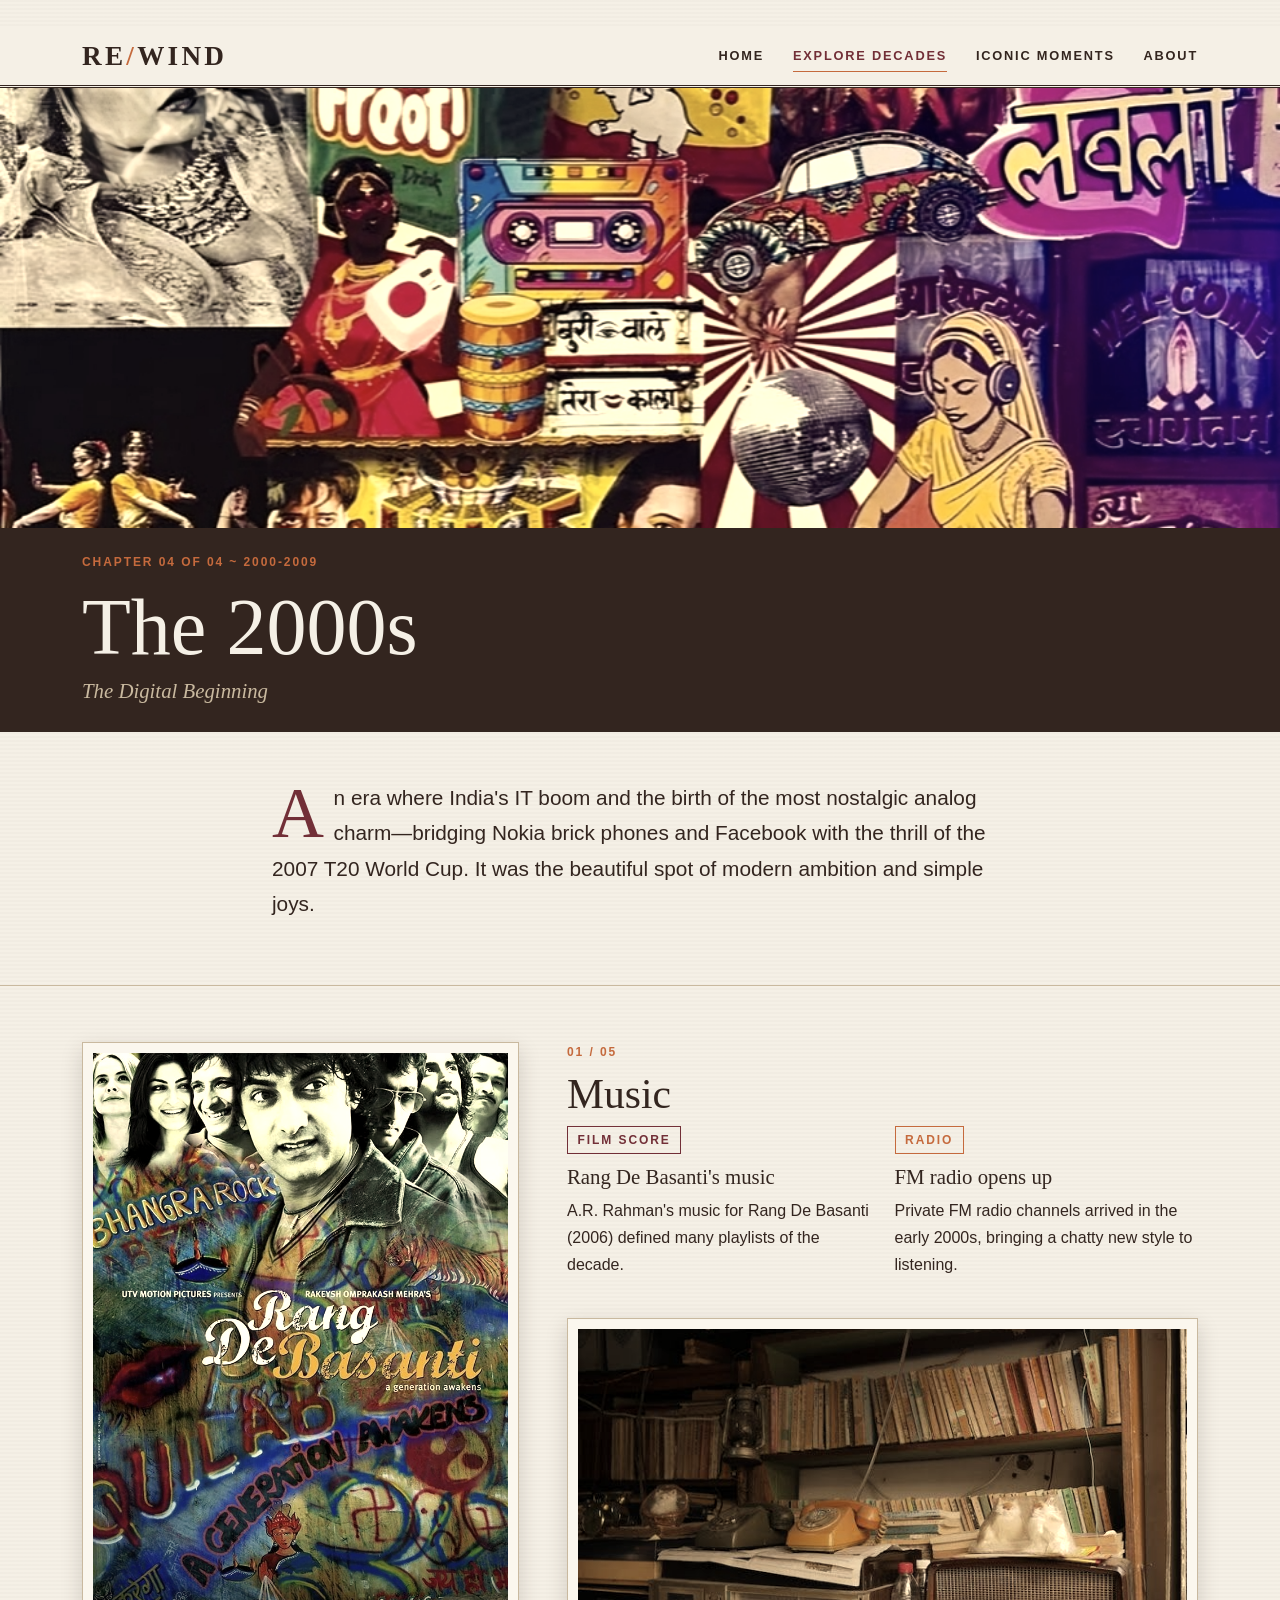
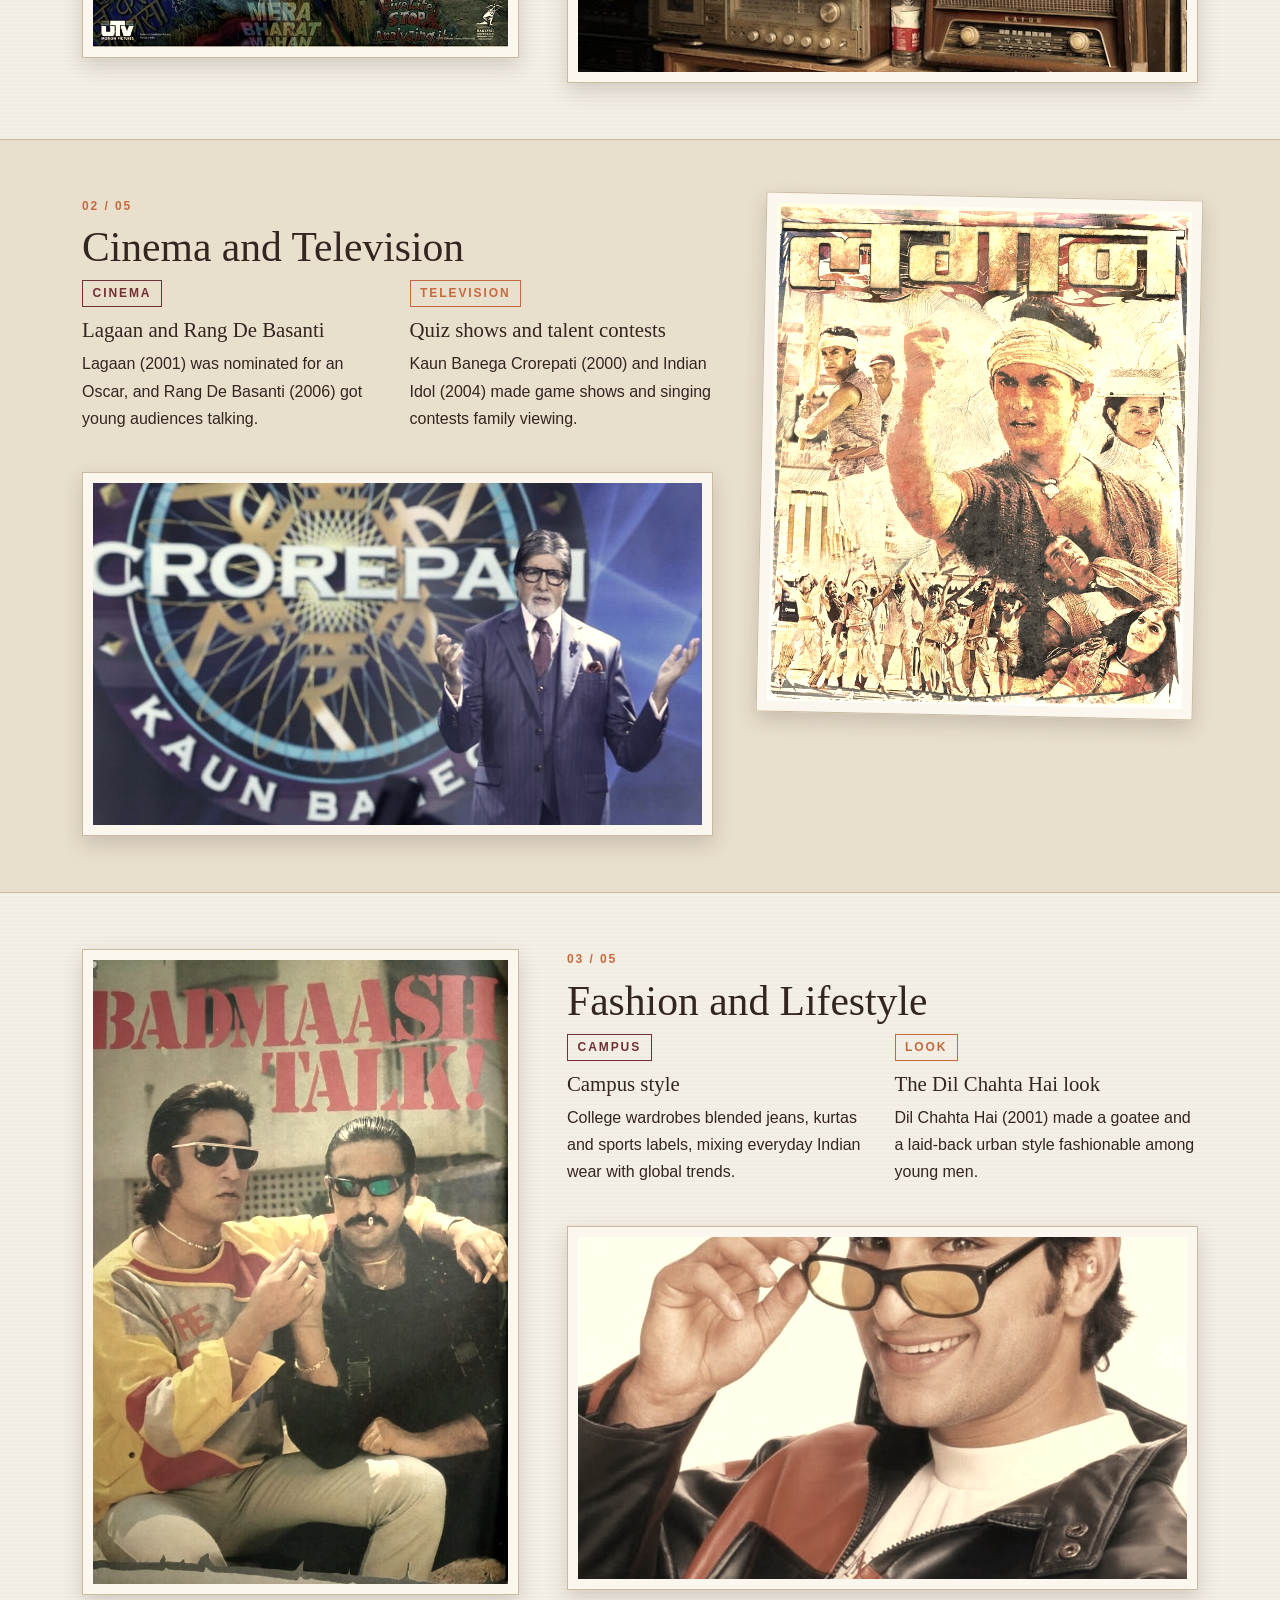
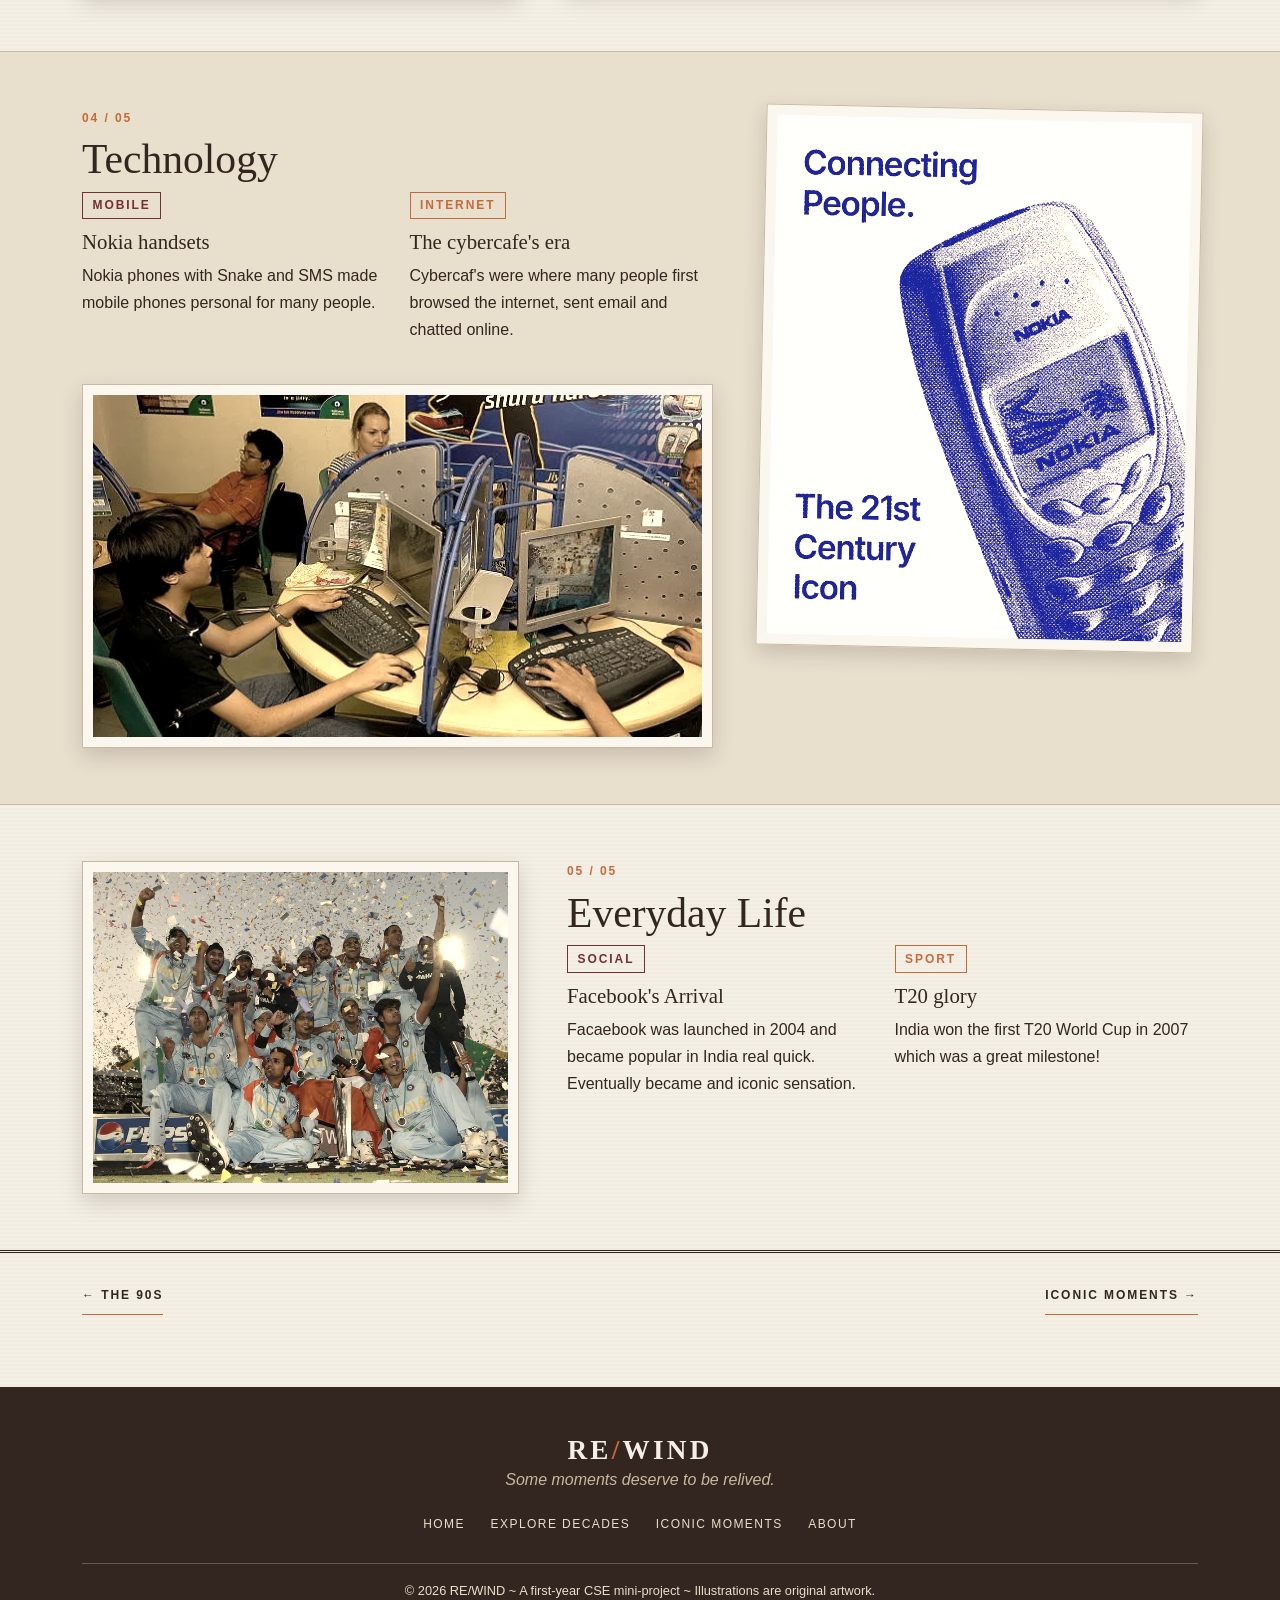
==== commit 4e935cc8: "Update 2000s page" ====
--- a/2000s.html
+++ b/2000s.html
@@ -1,60 +1,231 @@
-<!DOCTYPE html>
+̰<!DOCTYPE html>
 <html lang="en">
+
 <head>
-<meta charset="UTF-8">
-<meta name="viewport" content="width=device-width, initial-scale=1">
-<title>The 2000s | RE/WIND</title>
-<meta name="description" content="RE/WIND: a vintage editorial archive of Indian culture, 1970s to 2000s.">
-<link href="https://cdn.jsdelivr.net/npm/bootstrap@5.3.3/dist/css/bootstrap.min.css" rel="stylesheet">
-<link href="style.css" rel="stylesheet">
+  <meta charset="UTF-8">
+  <meta name="viewport" content="width=device-width, initial-scale=1">
+  <title>The 2000s | RE/WIND</title>
+  <meta name="description" content="RE/WIND: a vintage editorial archive of Indian culture, 1970s to 2000s.">
+  <link href="https://cdn.jsdelivr.net/npm/bootstrap@5.3.3/dist/css/bootstrap.min.css" rel="stylesheet">
+  <link href="style.css" rel="stylesheet">
 </head>
+
 <body>
-<header class="masthead">
-  <div class="container masthead-inner">
-    <a class="wordmark" href="index.html">RE<span>/</span>WIND</a>
-    <input type="checkbox" id="nav-toggle" class="nav-toggle" aria-label="Toggle menu">
-    <label for="nav-toggle" class="nav-burger">Menu</label>
-    <nav class="main-nav" aria-label="Main navigation"><a href="index.html">Home</a><a href="explore.html" class="active">Explore Decades</a><a href="moments.html">Iconic Moments</a><a href="about.html">About</a></nav>
-  </div>
-</header>
-<main>
-<section class="decade-hero"><img src="images/2000s/bollybackfinal.jpg" alt="The 2000s cover illustration" loading="lazy">
-<div class="hero-band"><div class="container"><p class="kicker">Chapter 04 of 04 &middot; 2000–2009</p><h1>The 2000s</h1><p class="subtitle">The Digital Beginning</p></div></div></section>
-<section class="py-5"><div class="container"><div class="row justify-content-center"><div class="col-lg-8"><p class="dropcap intro-text">Dial-up gave way to broadband, phones became personal, and friendships moved online. The 2000s were when India began to connect in real time.</p></div></div></div></section>
-<section class="category"><div class="container"><div class="row g-5 align-items-start">
-<div class="col-lg-5"><figure class="frame "><div class="frame-inner"><img src="images/2000s/RangDeBasanti.jpeg" alt="Music illustration" loading="lazy"></div></figure></div>
-<div class="col-lg-7"><p class="kicker">01 / 05</p><h2>Music</h2><div class="row g-4">
- <div class="col-md-6"><span class="tag tag-india">Film Score</span><h3>Rang De Basanti&rsquo;s music</h3><p>A.R. Rahman&rsquo;s music for Rang De Basanti (2006) defined many playlists of the decade.</p></div>
- <div class="col-md-6"><span class="tag tag-alt">Radio</span><h3>FM radio opens up</h3><p>Private FM radio channels arrived in the early 2000s, bringing a chatty new style to listening.</p></div>
-</div></div></div></div></section><section class="category alt"><div class="container"><div class="row g-5 align-items-start">
-<div class="col-lg-5 order-lg-2"><figure class="frame tilt"><div class="frame-inner"><img src="images/2000s/lagaan.jpeg" alt="Cinema and Television illustration" loading="lazy"></div></figure></div>
-<div class="col-lg-7"><p class="kicker">02 / 05</p><h2>Cinema and Television</h2><div class="row g-4">
- <div class="col-md-6"><span class="tag tag-india">Cinema</span><h3>Lagaan and Rang De Basanti</h3><p>Lagaan (2001) was nominated for an Oscar, and Rang De Basanti (2006) got young audiences talking.</p></div>
- <div class="col-md-6"><span class="tag tag-alt">Television</span><h3>Quiz shows and talent contests</h3><p>Kaun Banega Crorepati (2000) and Indian Idol (2004) made game shows and singing contests family viewing.</p></div>
-</div></div></div></div></section><section class="category"><div class="container"><div class="row g-5 align-items-start">
-<div class="col-lg-5"><figure class="frame "><div class="frame-inner"><img src="images/2000s/fashionfinal.jpeg" alt="Fashion and Lifestyle illustration" loading="lazy"></div></figure></div>
-<div class="col-lg-7"><p class="kicker">03 / 05</p><h2>Fashion and Lifestyle</h2><div class="row g-4">
- <div class="col-md-6"><span class="tag tag-india">Campus</span><h3>Campus style</h3><p>College wardrobes blended jeans, kurtas and sports labels, mixing everyday Indian wear with global trends.</p></div>
- <div class="col-md-6"><span class="tag tag-alt">Look</span><h3>The Dil Chahta Hai look</h3><p>Dil Chahta Hai (2001) made a goatee and a laid-back urban style fashionable among young men.</p></div>
-</div></div></div></div></section><section class="category alt"><div class="container"><div class="row g-5 align-items-start">
-<div class="col-lg-5 order-lg-2"><figure class="frame tilt"><div class="frame-inner"><img src="images/2000s/nokia.jpeg" alt="Technology illustration" loading="lazy"></div></figure></div>
-<div class="col-lg-7"><p class="kicker">04 / 05</p><h2>Technology</h2><div class="row g-4">
- <div class="col-md-6"><span class="tag tag-india">Mobile</span><h3>Nokia handsets</h3><p>Nokia phones with Snake and SMS made mobile phones personal for many people.</p></div>
- <div class="col-md-6"><span class="tag tag-alt">Internet</span><h3>The cybercaf&eacute; era</h3><p>Cybercaf&eacute;s were where many people first browsed the internet, sent email and chatted online.</p></div>
-</div></div></div></div></section><section class="category"><div class="container"><div class="row g-5 align-items-start">
-<div class="col-lg-5"><figure class="frame "><div class="frame-inner"><img src="images/2000s/2007.jpeg" alt="Everyday Life illustration" loading="lazy"></div></figure></div>
-<div class="col-lg-7"><p class="kicker">05 / 05</p><h2>Everyday Life</h2><div class="row g-4">
- <div class="col-md-6"><span class="tag tag-india">Social</span><h3>Orkut scraps</h3><p>Orkut, launched in 2004, became popular in India, where friends traded &lsquo;scraps&rsquo; and testimonials.</p></div>
- <div class="col-md-6"><span class="tag tag-alt">Sport</span><h3>T20 glory, 2007</h3><p>India won the first T20 World Cup in 2007, and the IPL arrived the following year.</p></div>
-</div></div></div></div></section>
-<nav class="prev-next" aria-label="Decade navigation"><div class="container d-flex justify-content-between flex-wrap gap-3"><a class="pn-link" href="90s.html">&larr; The 90s</a><a class="pn-link" href="moments.html">Iconic moments &rarr;</a></div></nav>
-</main>
-<footer class="site-footer">
-  <div class="container text-center">
-    <p class="wordmark wordmark-lg">RE<span>/</span>WIND</p>
-    <p class="footer-tag">Some moments deserve to be relived.</p>
-    <p class="copyright">&copy; 2026 RE/WIND</p>
-  </div>
-</footer>
+  <header class="masthead">
+    <div class="container masthead-inner">
+      <a class="wordmark" href="index.html">RE<span>/</span>WIND</a>
+      <input type="checkbox" id="nav-toggle" class="nav-toggle" aria-label="Toggle menu">
+      <label for="nav-toggle" class="nav-burger">Menu</label>
+      <nav class="main-nav" aria-label="Main navigation"><a href="index.html">Home</a><a href="explore.html"
+          class="active">Explore Decades</a><a href="moments.html">Iconic Moments</a><a href="about.html">About</a>
+      </nav>
+    </div>
+  </header>
+  <main>
+    <section class="decade-hero"><img src="images/2000s/bollybackfinal.jpg" alt="The 2000s cover illustration"
+        loading="lazy">
+      <div class="hero-band">
+        <div class="container">
+          <p class="kicker">Chapter 04 of 04 ~ 2000-2009</p>
+          <h1>The 2000s</h1>
+          <p class="subtitle">The Digital Beginning</p>
+        </div>
+      </div>
+    </section>
+    <section class="py-5">
+      <div class="container">
+        <div class="row justify-content-center">
+          <div class="col-lg-8">
+            <p class="dropcap intro-text"> An era where India's IT boom and the birth of the most nostalgic analog charm—bridging Nokia brick phones and Facebook with the thrill of the 2007 T20 World Cup.
+               It was the beautiful spot of modern ambition and simple joys. </p>
+          </div>
+        </div>
+      </div>
+    </section>
+    <section class="category">
+      <div class="container">
+        <div class="row g-5 align-items-start">
+          <div class="col-lg-5">
+            <figure class="frame ">
+              <div class="frame-inner"><img src="images/2000s/RangDeBasanti.jpeg" alt="Music illustration"
+                  loading="lazy"></div>
+            </figure>
+          </div>
+          <div class="col-lg-7">
+            <p class="kicker">01 / 05</p>
+            <h2>Music</h2>
+            <div class="row g-4">
+              <div class="col-md-6"><span class="tag tag-india">Film Score</span>
+                <h3>Rang De Basanti's music</h3>
+                <p>A.R. Rahman's music for Rang De Basanti (2006) defined many playlists of the decade.</p>
+              </div>
+              <div class="col-md-6"><span class="tag tag-alt">Radio</span>
+                <h3>FM radio opens up</h3>
+                <p>Private FM radio channels arrived in the early 2000s, bringing a chatty new style to listening.</p>
+              </div>
+            </div>
+            <figure class="frame mt-4">
+              <div class="frame-inner">
+                <img src="images/2000s/fmradio.jpeg"
+                     alt="FM Radio Image"
+                     class="w-100"
+                     style="aspect-ratio: 16/9; object-fit: cover;"
+                     loading="lazy">
+              </div>
+            </figure>
+          </div>
+        </div>
+      </div>
+    </section>
+    <section class="category alt">
+      <div class="container">
+        <div class="row g-5 align-items-start">
+          <div class="col-lg-5 order-lg-2">
+            <figure class="frame tilt">
+              <div class="frame-inner"><img src="images/2000s/lagaan.jpeg" alt="Cinema and Television illustration"
+                  loading="lazy"></div>
+            </figure>
+          </div>
+          <div class="col-lg-7">
+            <p class="kicker">02 / 05</p>
+            <h2>Cinema and Television</h2>
+            <div class="row g-4">
+              <div class="col-md-6"><span class="tag tag-india">Cinema</span>
+                <h3>Lagaan and Rang De Basanti</h3>
+                <p>Lagaan (2001) was nominated for an Oscar, and Rang De Basanti (2006) got young audiences talking.</p>
+              </div>
+              <div class="col-md-6"><span class="tag tag-alt">Television</span>
+                <h3>Quiz shows and talent contests</h3>
+                <p>Kaun Banega Crorepati (2000) and Indian Idol (2004) made game shows and singing contests family
+                  viewing.</p>
+              </div>
+            </div>
+            <figure class="frame mt-4">
+              <div class="frame-inner">
+                <img src="images/2000s/kbc.jpeg"
+                     alt="KBC image"
+                     class="w-100"
+                     style="aspect-ratio: 16/9; object-fit: cover;"
+                     loading="lazy">
+              </div>
+            </figure>
+          </div>
+        </div>
+      </div>
+    </section>
+    <section class="category">
+      <div class="container">
+        <div class="row g-5 align-items-start">
+          <div class="col-lg-5">
+            <figure class="frame ">
+              <div class="frame-inner"><img src="images/2000s/fashionfinal.jpeg"
+                  alt="Fashion and Lifestyle illustration" loading="lazy"></div>
+            </figure>
+          </div>
+          <div class="col-lg-7">
+            <p class="kicker">03 / 05</p>
+            <h2>Fashion and Lifestyle</h2>
+            <div class="row g-4">
+              <div class="col-md-6"><span class="tag tag-india">Campus</span>
+                <h3>Campus style</h3>
+                <p>College wardrobes blended jeans, kurtas and sports labels, mixing everyday Indian wear with global
+                  trends.</p>
+              </div>
+              <div class="col-md-6"><span class="tag tag-alt">Look</span>
+                <h3>The Dil Chahta Hai look</h3>
+                <p>Dil Chahta Hai (2001) made a goatee and a laid-back urban style fashionable among young men.</p>
+              </div>
+            </div>
+            <figure class="frame mt-4">
+              <div class="frame-inner">
+                <img src="images/2000s/fashion1.jpeg"
+                     alt="Fashion Saif Ali Khan Image"
+                     class="w-100"
+                     style="aspect-ratio: 16/9; object-fit: cover;"
+                     loading="lazy">
+              </div>
+            </figure>
+          </div>
+        </div>
+      </div>
+    </section>
+    <section class="category alt">
+      <div class="container">
+        <div class="row g-5 align-items-start">
+          <div class="col-lg-5 order-lg-2">
+            <figure class="frame tilt">
+              <div class="frame-inner"><img src="images/2000s/nokia.jpeg" alt="Technology illustration" loading="lazy">
+              </div>
+            </figure>
+          </div>
+          <div class="col-lg-7">
+            <p class="kicker">04 / 05</p>
+            <h2>Technology</h2>
+            <div class="row g-4">
+              <div class="col-md-6"><span class="tag tag-india">Mobile</span>
+                <h3>Nokia handsets</h3>
+                <p>Nokia phones with Snake and SMS made mobile phones personal for many people.</p>
+              </div>
+              <div class="col-md-6"><span class="tag tag-alt">Internet</span>
+                <h3>The cybercafe's era</h3>
+                <p>Cybercaf's were where many people first browsed the internet, sent email and chatted online.
+                </p>
+              </div>
+            </div>
+            <figure class="frame mt-4">
+              <div class="frame-inner">
+                <img src="images/2000s/cybercafe.jpeg"
+                     alt="Cybercafe image"
+                     class="w-100"
+                     style="aspect-ratio: 16/9; object-fit: cover;"
+                     loading="lazy">
+              </div>
+            </figure>
+          </div>
+        </div>
+      </div>
+    </section>
+    <section class="category">
+      <div class="container">
+        <div class="row g-5 align-items-start">
+          <div class="col-lg-5">
+            <figure class="frame ">
+              <div class="frame-inner"><img src="images/2000s/2007.jpeg" alt="Everyday Life illustration"
+                  loading="lazy"></div>
+            </figure>
+          </div>
+          <div class="col-lg-7">
+            <p class="kicker">05 / 05</p>
+            <h2>Everyday Life</h2>
+            <div class="row g-4">
+              <div class="col-md-6"><span class="tag tag-india">Social</span>
+                <h3>Facebook's Arrival</h3>
+                <p>Facaebook was launched in 2004 and became popular in India real quick. Eventually became and iconic sensation.</p>
+              </div>
+              <div class="col-md-6"><span class="tag tag-alt">Sport</span>
+                <h3>T20 glory</h3>
+                <p>India won the first T20 World Cup in 2007 which was a great milestone!</p>
+              </div>
+            </div>
+          </div>
+        </div>
+      </div>
+    </section>
+    <nav class="prev-next" aria-label="Decade navigation">
+      <div class="container d-flex justify-content-between flex-wrap gap-3"><a class="pn-link" href="90s.html"> ←
+          The 90s</a><a class="pn-link" href="moments.html">Iconic moments → </a></div>
+    </nav>
+  </main>
+  <footer class="site-footer">
+    <div class="container text-center">
+      <p class="wordmark wordmark-lg">RE<span>/</span>WIND</p>
+      <p class="footer-tag">Some moments deserve to be relived.</p>
+      <nav class="footer-nav" aria-label="Footer navigation"><a href="index.html">Home</a><a href="explore.html">Explore
+          Decades</a><a href="moments.html">Iconic Moments</a><a href="about.html">About</a></nav>
+      <p class="copyright"> © 2026 RE/WIND ~ A first-year CSE mini-project ~ Illustrations are
+        original artwork.</p>
+    </div>
+  </footer>
 </body>
+
 </html>
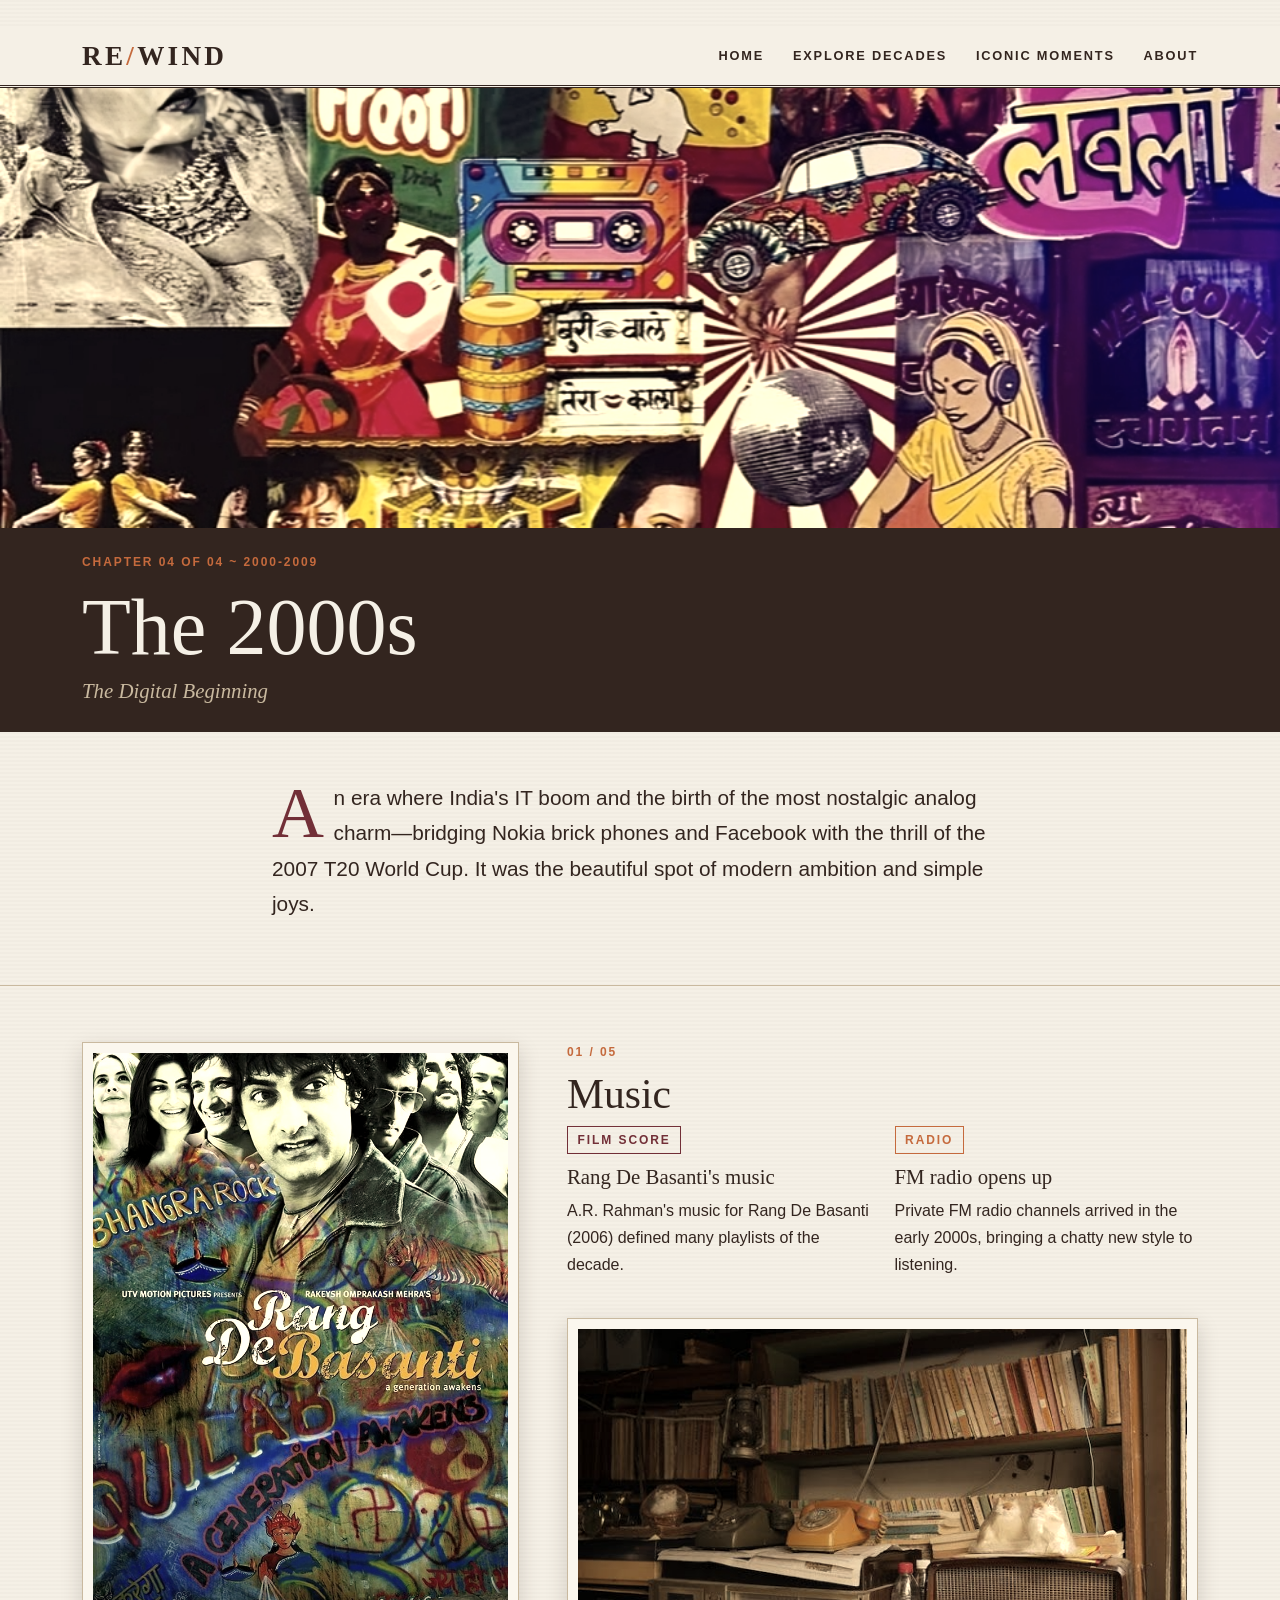
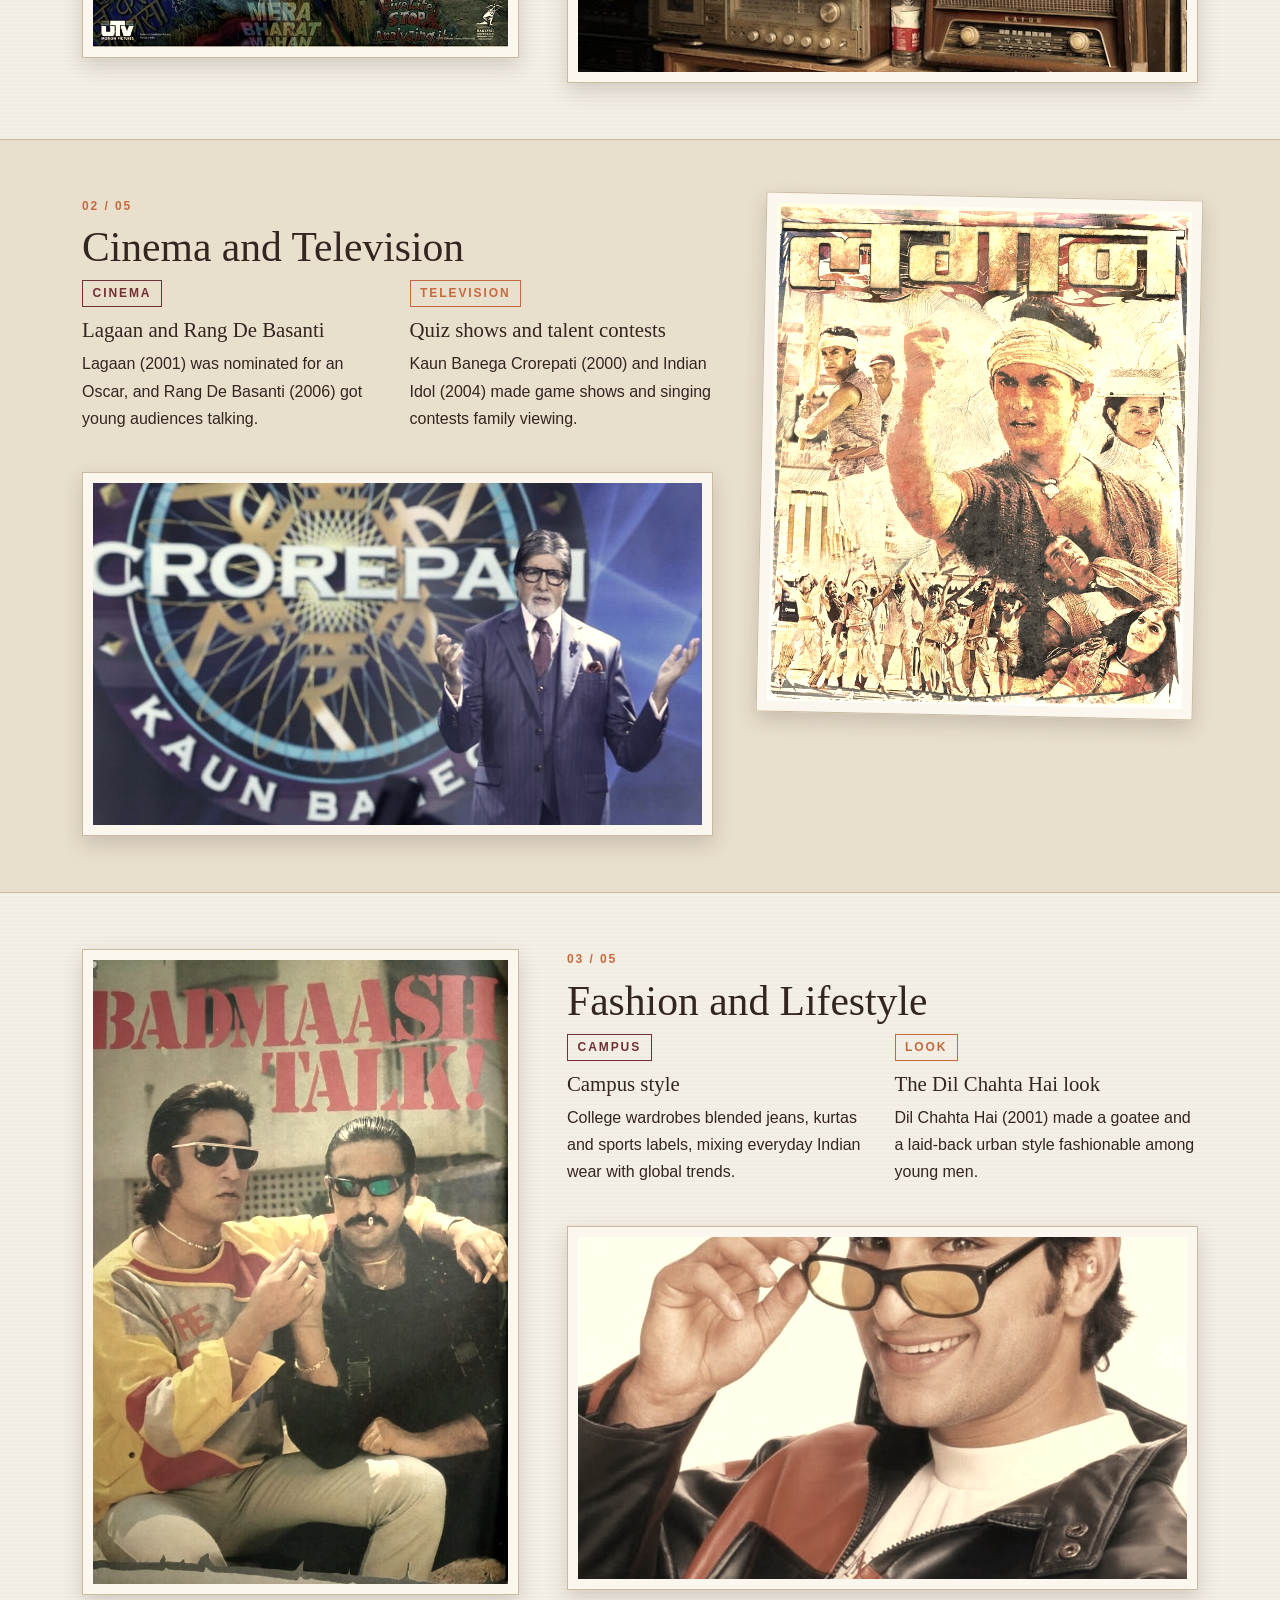
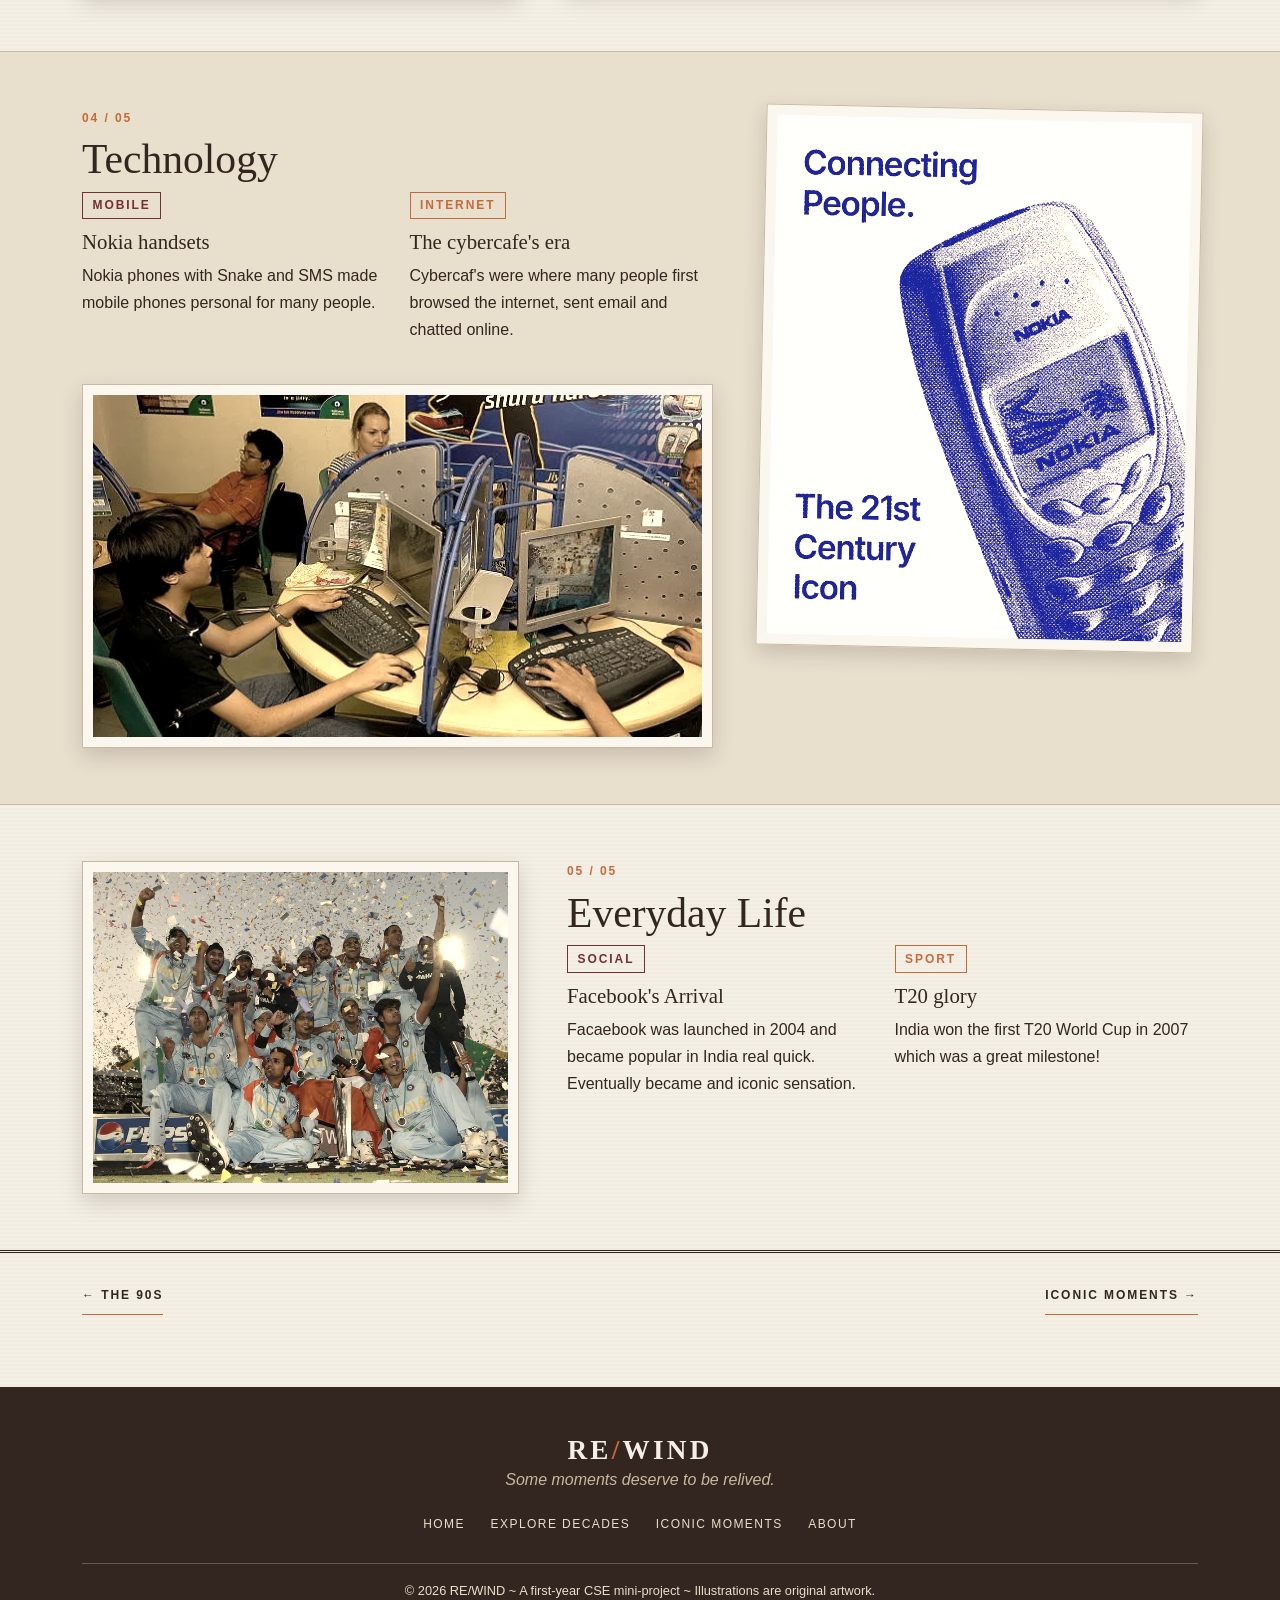
==== commit 49011b29: "header" ====
--- a/2000s.html
+++ b/2000s.html
@@ -11,7 +11,7 @@
 </head>
 
 <body>
-  <header class="masthead">
+  <header class="masthead sticky-top">
     <div class="container masthead-inner">
       <a class="wordmark" href="index.html">RE<span>/</span>WIND</a>
       <input type="checkbox" id="nav-toggle" class="nav-toggle" aria-label="Toggle menu">
--- a/style.css
+++ b/style.css
@@ -2,140 +2,720 @@
 
 /* 1. VARIABLES */
 :root {
-  --ivory: #F5F0E6; --cream: #E9DFCD; --burgundy: #722F37;
-  --orange: #C56A3D; --brown: #33251F; --beige: #C9B99F;
+  --ivory: #F5F0E6;
+  --cream: #E9DFCD;
+  --burgundy: #722F37;
+  --orange: #C56A3D;
+  --brown: #33251F;
+  --beige: #C9B99F;
   --serif: 'Playfair Display', Georgia, serif;
   --sans: 'Source Sans 3', Arial, sans-serif;
 }
 
 /* 2. BASE */
-html { scroll-behavior: smooth; }
+html {
+  scroll-behavior: smooth;
+}
+
 body {
-  font-family: var(--sans); color: var(--brown); line-height: 1.7; overflow-x: hidden;
+  font-family: var(--sans);
+  color: var(--brown);
+  line-height: 1.7;
+  overflow-x: hidden;
   background-color: var(--ivory);
-  background-image: repeating-linear-gradient(0deg, rgba(51,37,31,.018) 0 2px, transparent 2px 4px);
-}
-h1, h2, h3, .wordmark { font-family: var(--serif); line-height: 1.15; }
-h2 { font-size: clamp(1.8rem, 4vw, 2.6rem); }
-h3 { font-size: 1.3rem; margin-top: .7rem; }
-img { max-width: 100%; height: auto; display: block; }
-a { color: var(--burgundy); }
-:focus-visible { outline: 2px solid var(--orange); outline-offset: 3px; }
-.band-cream { background: var(--cream); border-top: 1px solid var(--beige); border-bottom: 1px solid var(--beige); }
-.kicker, .date-stamp, .tag, .read-more, .btn-rw, .pn-link, .tile-num {
-  text-transform: uppercase; letter-spacing: .16em; font-size: .75rem; font-weight: 600;
-}
-.kicker { color: var(--orange); margin-bottom: .5rem; }
-.date-stamp { color: var(--burgundy); border-top: 1px solid var(--beige); display: inline-block; padding-top: .3rem; }
-.subtitle { font-family: var(--serif); font-style: italic; font-size: 1.3rem; color: var(--burgundy); }
-.lead-text { font-size: 1.15rem; max-width: 40rem; }
-.section-head { text-align: center; margin-bottom: 2.5rem; padding-bottom: 1rem; border-bottom: 1px solid var(--beige); }
-
-/* 3. HEADER AND CSS-ONLY MOBILE MENU (checkbox trick, no JavaScript) */
-.masthead { background: var(--ivory); border-bottom: 3px double var(--brown); position: sticky; top: 0; z-index: 20; }
-.masthead-inner { display: flex; flex-wrap: wrap; align-items: center; justify-content: space-between; padding-top: .8rem; padding-bottom: .8rem; }
-.wordmark { font-size: 1.7rem; font-weight: 700; letter-spacing: .12em; color: var(--brown); text-decoration: none; margin: 0; }
-.wordmark span { color: var(--orange); }
-.nav-toggle { display: none; }
-.nav-burger { cursor: pointer; border: 1px solid var(--brown); padding: .4rem .9rem; text-transform: uppercase; letter-spacing: .15em; font-size: .75rem; }
-.main-nav { display: none; width: 100%; padding-top: .8rem; }
-.nav-toggle:checked ~ .main-nav { display: block; }
-.main-nav a { display: block; padding: .7rem 0; border-top: 1px solid var(--beige); color: var(--brown); text-decoration: none; text-transform: uppercase; letter-spacing: .14em; font-size: .8rem; font-weight: 600; }
-.main-nav a:hover, .main-nav a.active { color: var(--burgundy); }
+  background-image: repeating-linear-gradient(0deg, rgba(51, 37, 31, .018) 0 2px, transparent 2px 4px);
+}
+
+h1,
+h2,
+h3,
+.wordmark {
+  font-family: var(--serif);
+  line-height: 1.15;
+}
+
+h2 {
+  font-size: clamp(1.8rem, 4vw, 2.6rem);
+}
+
+h3 {
+  font-size: 1.3rem;
+  margin-top: .7rem;
+}
+
+img {
+  max-width: 100%;
+  height: auto;
+  display: block;
+}
+
+a {
+  color: var(--burgundy);
+}
+
+:focus-visible {
+  outline: 2px solid var(--orange);
+  outline-offset: 3px;
+}
+
+.band-cream {
+  background: var(--cream);
+  border-top: 1px solid var(--beige);
+  border-bottom: 1px solid var(--beige);
+}
+
+.kicker,
+.date-stamp,
+.tag,
+.read-more,
+.btn-rw,
+.pn-link,
+.tile-num {
+  text-transform: uppercase;
+  letter-spacing: .16em;
+  font-size: .75rem;
+  font-weight: 600;
+}
+
+.kicker {
+  color: var(--orange);
+  margin-bottom: .5rem;
+}
+
+.date-stamp {
+  color: var(--burgundy);
+  border-top: 1px solid var(--beige);
+  display: inline-block;
+  padding-top: .3rem;
+}
+
+.subtitle {
+  font-family: var(--serif);
+  font-style: italic;
+  font-size: 1.3rem;
+  color: var(--burgundy);
+}
+
+.lead-text {
+  font-size: 1.15rem;
+  max-width: 40rem;
+}
+
+.section-head {
+  text-align: center;
+  margin-bottom: 2.5rem;
+  padding-bottom: 1rem;
+  border-bottom: 1px solid var(--beige);
+}
+
+/* 3. HEADER AND CSS-ONLY MOBILE MENU*/
+.masthead {
+  background: var(--ivory);
+  border-bottom: 3px double var(--brown);
+}
+
+.masthead-inner {
+  display: flex;
+  flex-wrap: wrap;
+  align-items: center;
+  justify-content: space-between;
+  padding-top: .8rem;
+  padding-bottom: .8rem;
+}
+
+.wordmark {
+  font-size: 1.7rem;
+  font-weight: 700;
+  letter-spacing: .12em;
+  color: var(--brown);
+  text-decoration: none;
+  margin: 0;
+}
+
+.wordmark span {
+  color: var(--orange);
+}
+
+.nav-toggle {
+  display: none;
+}
+
+.nav-burger {
+  cursor: pointer;
+  border: 1px solid var(--brown);
+  padding: .4rem .9rem;
+  text-transform: uppercase;
+  letter-spacing: .15em;
+  font-size: .75rem;
+}
+
+.main-nav {
+  display: none;
+  width: 100%;
+  padding-top: .8rem;
+}
+
+.nav-toggle:checked~.main-nav {
+  display: block;
+}
+
+.main-nav a {
+  display: block;
+  padding: .7rem 0;
+  border-top: 1px solid var(--beige);
+  color: var(--brown);
+  text-decoration: none;
+  text-transform: uppercase;
+  letter-spacing: .14em;
+  font-size: .8rem;
+  font-weight: 600;
+}
+
+
 
 /* 4. COMPONENTS */
-.frame { background: #FBF7EE; padding: 10px; border: 1px solid var(--beige); box-shadow: 0 8px 20px rgba(51,37,31,.18); margin: 0; }
-.frame-inner { overflow: hidden; }
-.frame img, .decade-hero img, .decade-tile img { filter: sepia(.45) contrast(1.03); }
-.tilt { transform: rotate(1.2deg); }
-.btn-rw { display: inline-block; padding: .85rem 1.6rem; border: 1px solid var(--burgundy); color: var(--burgundy); text-decoration: none; transition: .3s; }
-.btn-rw:hover { background: var(--burgundy); color: var(--ivory); }
-.read-more { color: var(--burgundy); text-decoration: none; border-bottom: 1px solid var(--orange); }
-.read-more:hover { color: var(--orange); }
-.tag { display: inline-block; padding: .15rem .6rem; border: 1px solid; }
-.tag-india { color: var(--burgundy); border-color: var(--burgundy); }
-.tag-alt { color: var(--orange); border-color: var(--orange); }
-.page-title { padding: 4rem 0 2.5rem; border-bottom: 1px solid var(--beige); text-align: center; }
-.page-title .lead-text { margin: 1rem auto 0; }
-.page-title h1 { font-size: clamp(2.4rem, 7vw, 4.5rem); }
+.frame {
+  background: #FBF7EE;
+  padding: 10px;
+  border: 1px solid var(--beige);
+  box-shadow: 0 8px 20px rgba(51, 37, 31, .18);
+  margin: 0;
+}
+
+.frame-inner {
+  overflow: hidden;
+}
+
+.frame img,
+.decade-hero img,
+.decade-tile img {
+  filter: sepia(.45) contrast(1.03);
+}
+
+.tilt {
+  transform: rotate(1.2deg);
+}
+
+.btn-rw {
+  display: inline-block;
+  padding: .85rem 1.6rem;
+  border: 1px solid var(--burgundy);
+  color: var(--burgundy);
+  text-decoration: none;
+  transition: .3s;
+}
+
+
+.read-more {
+  color: var(--burgundy);
+  text-decoration: none;
+  border-bottom: 1px solid var(--orange);
+}
+
+
+
+.tag {
+  display: inline-block;
+  padding: .15rem .6rem;
+  border: 1px solid;
+}
+
+.tag-india {
+  color: var(--burgundy);
+  border-color: var(--burgundy);
+}
+
+.tag-alt {
+  color: var(--orange);
+  border-color: var(--orange);
+}
+
+.page-title {
+  padding: 4rem 0 2.5rem;
+  border-bottom: 1px solid var(--beige);
+  text-align: center;
+}
+
+.page-title .lead-text {
+  margin: 1rem auto 0;
+}
+
+.page-title h1 {
+  font-size: clamp(2.4rem, 7vw, 4.5rem);
+}
 
 /* 5. PAGES */
 /* Home */
-.display-title { font-size: clamp(3.5rem, 7.5vw, 7.5rem); letter-spacing: .06em; font-weight: 700; margin: 0; }
-.display-title span { color: var(--orange); }
-.tagline { font-family: var(--serif); font-style: italic; font-size: 1.5rem; color: var(--burgundy); border-top: 1px solid var(--brown); border-bottom: 1px solid var(--brown); display: inline-block; padding: .4rem 0; margin: 1rem 0; }
-.collage { position: relative; min-height: 380px; }
-.collage-a { width: 78%; }
-.collage-b { position: absolute; width: 45%; right: 0; bottom: 0; transform: rotate(3deg); }
-.collage-c { position: absolute; width: 38%; left: 4%; bottom: -10px; transform: rotate(-4deg); }
-.decade-tile { display: block; text-decoration: none; color: var(--ivory); padding: 10px 10px 0; height: 100%; }
-/* Four Decades, Four Moods: keep the original palette on hover/focus too (Bootstrap's a:hover would otherwise recolour the text) */
-.decade-tile:hover, .decade-tile:focus { color: var(--ivory); }
-.tile-text { padding: 1rem .5rem 1.4rem; }
-.tile-text h3 { color: inherit; } .tile-text .read-more { color: inherit; border-color: currentColor; }
-.tile-70s { background: var(--orange); } .tile-80s { background: var(--burgundy); }
-.tile-90s { background: var(--beige); color: var(--brown); } .tile-90s:hover, .tile-90s:focus { color: var(--brown); } .tile-2000s { background: var(--brown); }
-.split-india { background: var(--burgundy); color: var(--ivory); } .split-street { background: var(--brown); color: var(--ivory); }
-.split-inner { padding: 3rem 1.5rem; max-width: 34rem; margin: 0 auto; }
-.split .kicker { color: var(--beige); }
-.meet-line { font-family: var(--serif); font-size: 1.6rem; margin: 0; } .meet-line em { color: var(--orange); }
-.intro-editorial { text-align: center; }
-.intro-title { font-size: clamp(3rem, 9vw, 4.75rem); font-weight: 700; letter-spacing: .06em; line-height: 1; color: var(--ivory); margin: .3rem 0 1rem; padding: .9rem 0 .8rem; border-top: 3px double var(--beige); border-bottom: 1px solid var(--beige); }
-.intro-deck { font-family: var(--serif); font-style: italic; font-size: 1.35rem; color: var(--beige); margin: 0 0 1.4rem; }
-.intro-body { font-size: 1.1rem; text-align: left; max-width: 30rem; margin: 0 auto 1.4rem; }
-.intro-body::first-letter { font-family: var(--serif); float: left; font-size: 3.6rem; line-height: .8; padding: .25rem .5rem 0 0; color: var(--orange); }
-.intro-index { display: flex; flex-wrap: wrap; justify-content: center; margin: 0 0 2rem; text-transform: uppercase; letter-spacing: .14em; font-size: .72rem; font-weight: 600; color: var(--beige); }
-.intro-index span + span::before { content: "\00b7"; margin: 0 .6rem; color: var(--orange); }
-.mini-moment h3 { font-size: 1.15rem; } .mini-moment .date-stamp { margin-top: 1rem; }
+.display-title {
+  font-size: clamp(3.5rem, 7.5vw, 7.5rem);
+  letter-spacing: .06em;
+  font-weight: 700;
+  margin: 0;
+}
+
+.display-title span {
+  color: var(--orange);
+}
+
+.tagline {
+  font-family: var(--serif);
+  font-style: italic;
+  font-size: 1.5rem;
+  color: var(--burgundy);
+  border-top: 1px solid var(--brown);
+  border-bottom: 1px solid var(--brown);
+  display: inline-block;
+  padding: .4rem 0;
+  margin: 1rem 0;
+}
+
+.collage {
+  position: relative;
+  min-height: 380px;
+}
+
+.collage-a {
+  width: 78%;
+}
+
+.collage-b {
+  position: absolute;
+  width: 45%;
+  right: 0;
+  bottom: 0;
+  transform: rotate(3deg);
+}
+
+.collage-c {
+  position: absolute;
+  width: 38%;
+  left: 4%;
+  bottom: -10px;
+  transform: rotate(-4deg);
+}
+
+.decade-tile {
+  display: block;
+  text-decoration: none;
+  color: var(--ivory);
+  padding: 10px 10px 0;
+  height: 100%;
+}
+
+/* Four Decades, Four Moods: keep the original palette on focus too (Bootstrap's a: would otherwise recolour the text) */
+
+
+.tile-text {
+  padding: 1rem .5rem 1.4rem;
+}
+
+.tile-text h3 {
+  color: inherit;
+}
+
+.tile-text .read-more {
+  color: inherit;
+  border-color: currentColor;
+}
+
+.tile-70s {
+  background: var(--orange);
+}
+
+.tile-80s {
+  background: var(--burgundy);
+}
+
+.tile-90s {
+  background: var(--beige);
+  color: var(--brown);
+}
+
+
+
+.tile-2000s {
+  background: var(--brown);
+}
+
+.split-india {
+  background: var(--burgundy);
+  color: var(--ivory);
+}
+
+.split-street {
+  background: var(--brown);
+  color: var(--ivory);
+}
+
+.split-inner {
+  padding: 3rem 1.5rem;
+  max-width: 34rem;
+  margin: 0 auto;
+}
+
+.split .kicker {
+  color: var(--beige);
+}
+
+.meet-line {
+  font-family: var(--serif);
+  font-size: 1.6rem;
+  margin: 0;
+}
+
+.meet-line em {
+  color: var(--orange);
+}
+
+.intro-editorial {
+  text-align: center;
+}
+
+.intro-title {
+  font-size: clamp(3rem, 9vw, 4.75rem);
+  font-weight: 700;
+  letter-spacing: .06em;
+  line-height: 1;
+  color: var(--ivory);
+  margin: .3rem 0 1rem;
+  padding: .9rem 0 .8rem;
+  border-top: 3px double var(--beige);
+  border-bottom: 1px solid var(--beige);
+}
+
+.intro-deck {
+  font-family: var(--serif);
+  font-style: italic;
+  font-size: 1.35rem;
+  color: var(--beige);
+  margin: 0 0 1.4rem;
+}
+
+.intro-body {
+  font-size: 1.1rem;
+  text-align: left;
+  max-width: 30rem;
+  margin: 0 auto 1.4rem;
+}
+
+.intro-body::first-letter {
+  font-family: var(--serif);
+  float: left;
+  font-size: 3.6rem;
+  line-height: .8;
+  padding: .25rem .5rem 0 0;
+  color: var(--orange);
+}
+
+.intro-index {
+  display: flex;
+  flex-wrap: wrap;
+  justify-content: center;
+  margin: 0 0 2rem;
+  text-transform: uppercase;
+  letter-spacing: .14em;
+  font-size: .72rem;
+  font-weight: 600;
+  color: var(--beige);
+}
+
+.intro-index span+span::before {
+  content: "\00b7";
+  margin: 0 .6rem;
+  color: var(--orange);
+}
+
+.mini-moment h3 {
+  font-size: 1.15rem;
+}
+
+.mini-moment .date-stamp {
+  margin-top: 1rem;
+}
+.share-cta {
+  text-align: center;
+}
+
+.share-line {
+  font-family: var(--serif);
+  font-style: italic;
+  font-size: 1.7rem;
+  color: var(--burgundy);
+  margin-bottom: 1.2rem;
+}
 /* Explore */
-.explore-item h2 { margin-top: 1rem; }
+.explore-item h2 {
+  margin-top: 1rem;
+}
+.explore-item .frame {
+  width: 100%;
+  margin-bottom: 1.2rem;
+}
+
+.explore-item .frame-inner {
+  width: 100%;
+}
+
+.explore-item .frame-inner img {
+  display: block;
+  width: 100%;          
+  height: auto;
+  aspect-ratio: 3 / 4;
+  object-fit: cover;
+  object-position: top;
+}
 /* Decade pages */
-.decade-hero img { width: 100%; height: clamp(220px, 42vw, 440px); object-fit: cover; }
-.hero-band { background: var(--brown); color: var(--ivory); padding: 1.5rem 0; }
-.hero-band h1 { font-size: clamp(2.5rem, 8vw, 5rem); margin: 0; } .hero-band .subtitle { color: var(--beige); margin: 0; }
-.intro-text { font-size: 1.3rem; }
-.dropcap::first-letter { font-family: var(--serif); float: left; font-size: 4.5rem; line-height: .8; padding: .3rem .6rem 0 0; color: var(--burgundy); }
-.category { padding: 3.5rem 0; border-top: 1px solid var(--beige); }
-.category.alt { background: var(--cream); }
-.prev-next { border-top: 3px double var(--brown); padding: 1.5rem 0; }
-.pn-link { color: var(--brown); text-decoration: none; padding: .5rem 0; border-bottom: 1px solid var(--orange); }
-.pn-link:hover { color: var(--burgundy); }
+.decade-hero img {
+  width: 100%;
+  height: clamp(220px, 42vw, 440px);
+  object-fit: cover;
+}
+
+.hero-band {
+  background: var(--brown);
+  color: var(--ivory);
+  padding: 1.5rem 0;
+}
+
+.hero-band h1 {
+  font-size: clamp(2.5rem, 8vw, 5rem);
+  margin: 0;
+}
+
+.hero-band .subtitle {
+  color: var(--beige);
+  margin: 0;
+}
+
+.intro-text {
+  font-size: 1.3rem;
+}
+
+.dropcap::first-letter {
+  font-family: var(--serif);
+  float: left;
+  font-size: 4.5rem;
+  line-height: .8;
+  padding: .3rem .6rem 0 0;
+  color: var(--burgundy);
+}
+
+.category {
+  padding: 3.5rem 0;
+  border-top: 1px solid var(--beige);
+}
+
+.category.alt {
+  background: var(--cream);
+}
+
+.prev-next {
+  border-top: 3px double var(--brown);
+  padding: 1.5rem 0;
+}
+
+.pn-link {
+  color: var(--brown);
+  text-decoration: none;
+  padding: .5rem 0;
+  border-bottom: 1px solid var(--orange);
+}
+
 /* Timeline (mobile first: line on the left) */
-.timeline { list-style: none; margin: 0; padding: 0; position: relative; }
-.timeline::before { content: ""; position: absolute; left: 10px; top: 0; bottom: 0; border-left: 2px solid var(--brown); }
-.t-item { position: relative; padding-left: 2.5rem; margin-bottom: 3rem; }
-.t-item::before { content: ""; position: absolute; left: 3px; top: .6rem; width: 16px; height: 16px; background: var(--orange); border: 3px solid var(--ivory); border-radius: 50%; box-shadow: 0 0 0 1px var(--brown); }
-.t-year { font-family: var(--serif); font-size: 3rem; color: var(--burgundy); margin: .8rem 0 0; line-height: 1; }
-/* About */
-.about-text h2 { font-size: 1.6rem; margin-top: 1.5rem; padding-top: 1rem; border-top: 1px solid var(--beige); }
-.about-text h2:first-child { margin-top: 0; border-top: 0; padding-top: 0; }
+
+
+
+.timeline {
+  list-style: none;
+  margin: 0;
+  padding: 0;
+  position: relative;
+}
+.timeline::before {
+  content: "";
+  position: absolute;
+  left: 10px;
+  top: 0;
+  bottom: 0;
+  border-left: 2px solid var(--brown);
+}
+.timeline .frame img {
+  width: 100%;
+  height: auto;
+  display: block;
+}
+.t-item {
+  position: relative;
+  padding-left: 2.5rem;
+  margin-bottom: 3rem;
+}
+
+.t-item::before {
+  content: "";
+  position: absolute;
+  left: 3px;
+  top: .6rem;
+  width: 16px;
+  height: 16px;
+  background: var(--orange);
+  border: 3px solid var(--ivory);
+  border-radius: 50%;
+  box-shadow: 0 0 0 1px var(--brown);
+}
+
+.t-year {
+  font-family: var(--serif);
+  font-size: 3rem;
+  color: var(--burgundy);
+  margin: .8rem 0 0;
+  line-height: 1;
+}
 
 /* 6. FOOTER */
-.site-footer { background: var(--brown); color: var(--cream); padding: 3rem 0 1.5rem; margin-top: 3rem; }
-.site-footer .wordmark { color: var(--ivory); }
-.footer-tag { font-style: italic; color: var(--beige); }
-.footer-nav a { color: var(--cream); text-decoration: none; margin: 0 .8rem; text-transform: uppercase; letter-spacing: .12em; font-size: .75rem; display: inline-block; padding: .3rem 0; }
-.footer-nav a:hover { color: var(--orange); }
-.copyright { border-top: 1px solid rgba(201,185,159,.35); margin-top: 1.5rem; padding-top: 1rem; font-size: .8rem; }
+.site-footer {
+  background: var(--brown);
+  color: var(--cream);
+  padding: 3rem 0 1.5rem;
+  margin-top: 3rem;
+}
+
+.site-footer .wordmark {
+  color: var(--ivory);
+}
+
+.footer-tag {
+  font-style: italic;
+  color: var(--beige);
+}
+
+.footer-nav a {
+  color: var(--cream);
+  text-decoration: none;
+  margin: 0 .8rem;
+  text-transform: uppercase;
+  letter-spacing: .12em;
+  font-size: .75rem;
+  display: inline-block;
+  padding: .3rem 0;
+}
+
+
+.copyright {
+  border-top: 1px solid rgba(201, 185, 159, .35);
+  margin-top: 1.5rem;
+  padding-top: 1rem;
+  font-size: .8rem;
+}
+/* About: submission form */
+.submit-section {
+  background: var(--cream);
+  border-top: 1px solid var(--beige);
+  scroll-margin-top: 90px;   /* keeps the heading clear of the sticky header */
+}
+
+.submit-card {
+  background: #FBF7EE;
+  border: 1px solid var(--beige);
+  box-shadow: 0 8px 20px rgba(51, 37, 31, .18);
+  padding: 2rem;
+  max-width: 44rem;
+  margin: 0 auto;
+}
+
+.submit-card .form-label {
+  text-transform: uppercase;
+  letter-spacing: .14em;
+  font-size: .75rem;
+  font-weight: 600;
+  color: var(--burgundy);
+}
+
+.submit-card .form-control,
+.submit-card .form-select {
+  border-radius: 0;
+  border: 1px solid var(--beige);
+  background-color: var(--ivory);
+  color: var(--brown);
+}
+
+.submit-card .form-control:focus,
+.submit-card .form-select:focus {
+  border-color: var(--orange);
+  box-shadow: 0 0 0 .2rem rgba(197, 106, 61, .25);
+}
+
+.form-hint {
+  font-size: .85rem;
+  opacity: .75;
+}
+
+button.btn-rw {
+  background: transparent;
+  font-family: var(--sans);
+  cursor: pointer;
+}
 
 /* 7. RESPONSIVE */
 @media (min-width: 768px) {
-  .nav-burger { display: none; }
-  .main-nav { display: flex; width: auto; padding: 0; gap: 1.8rem; }
-  .main-nav a { border: 0; padding: .3rem 0; border-bottom: 1px solid transparent; }
-  .main-nav a:hover, .main-nav a.active { border-bottom-color: var(--orange); }
-}
+  .nav-burger {
+    display: none;
+  }
+
+  .main-nav {
+    display: flex;
+    width: auto;
+    padding: 0;
+    gap: 1.8rem;
+  }
+
+  .main-nav a {
+    border: 0;
+    padding: .3rem 0;
+    border-bottom: 1px solid transparent;
+  }
+
+
+}
+
 @media (min-width: 992px) {
-  .timeline::before { left: 50%; }
-  .t-item { width: 50%; padding: 0 3rem 0 0; text-align: right; }
-  .t-item:nth-child(even) { margin-left: 50%; padding: 0 0 0 3rem; text-align: left; }
-  .t-item::before { left: auto; right: -8px; }
-  .t-item:nth-child(even)::before { right: auto; left: -8px; }
-  .split-inner { padding: 4rem 3rem; }
-  .split-india .split-inner { margin-right: 0; } .split-street .split-inner { margin-left: 0; }
-}
+  .timeline::before {
+    left: 50%;
+  }
+
+  .t-item {
+    width: 50%;
+    padding: 0 3rem 0 0;
+    text-align: right;
+  }
+
+  .t-item:nth-child(even) {
+    margin-left: 50%;
+    padding: 0 0 0 3rem;
+    text-align: left;
+  }
+
+  .t-item::before {
+    left: auto;
+    right: -8px;
+  }
+
+  .t-item:nth-child(even)::before {
+    right: auto;
+    left: -8px;
+  }
+
+}
+
 @media (max-width: 575px) {
-  .collage { min-height: 300px; }
-  .collage-c { display: none; }
-  .tilt { transform: none; }
-}
+  .collage {
+    min-height: 300px;
+  }
+
+  .collage-c {
+    display: none;
+  }
+
+  .tilt {
+    transform: none;
+  }
+}
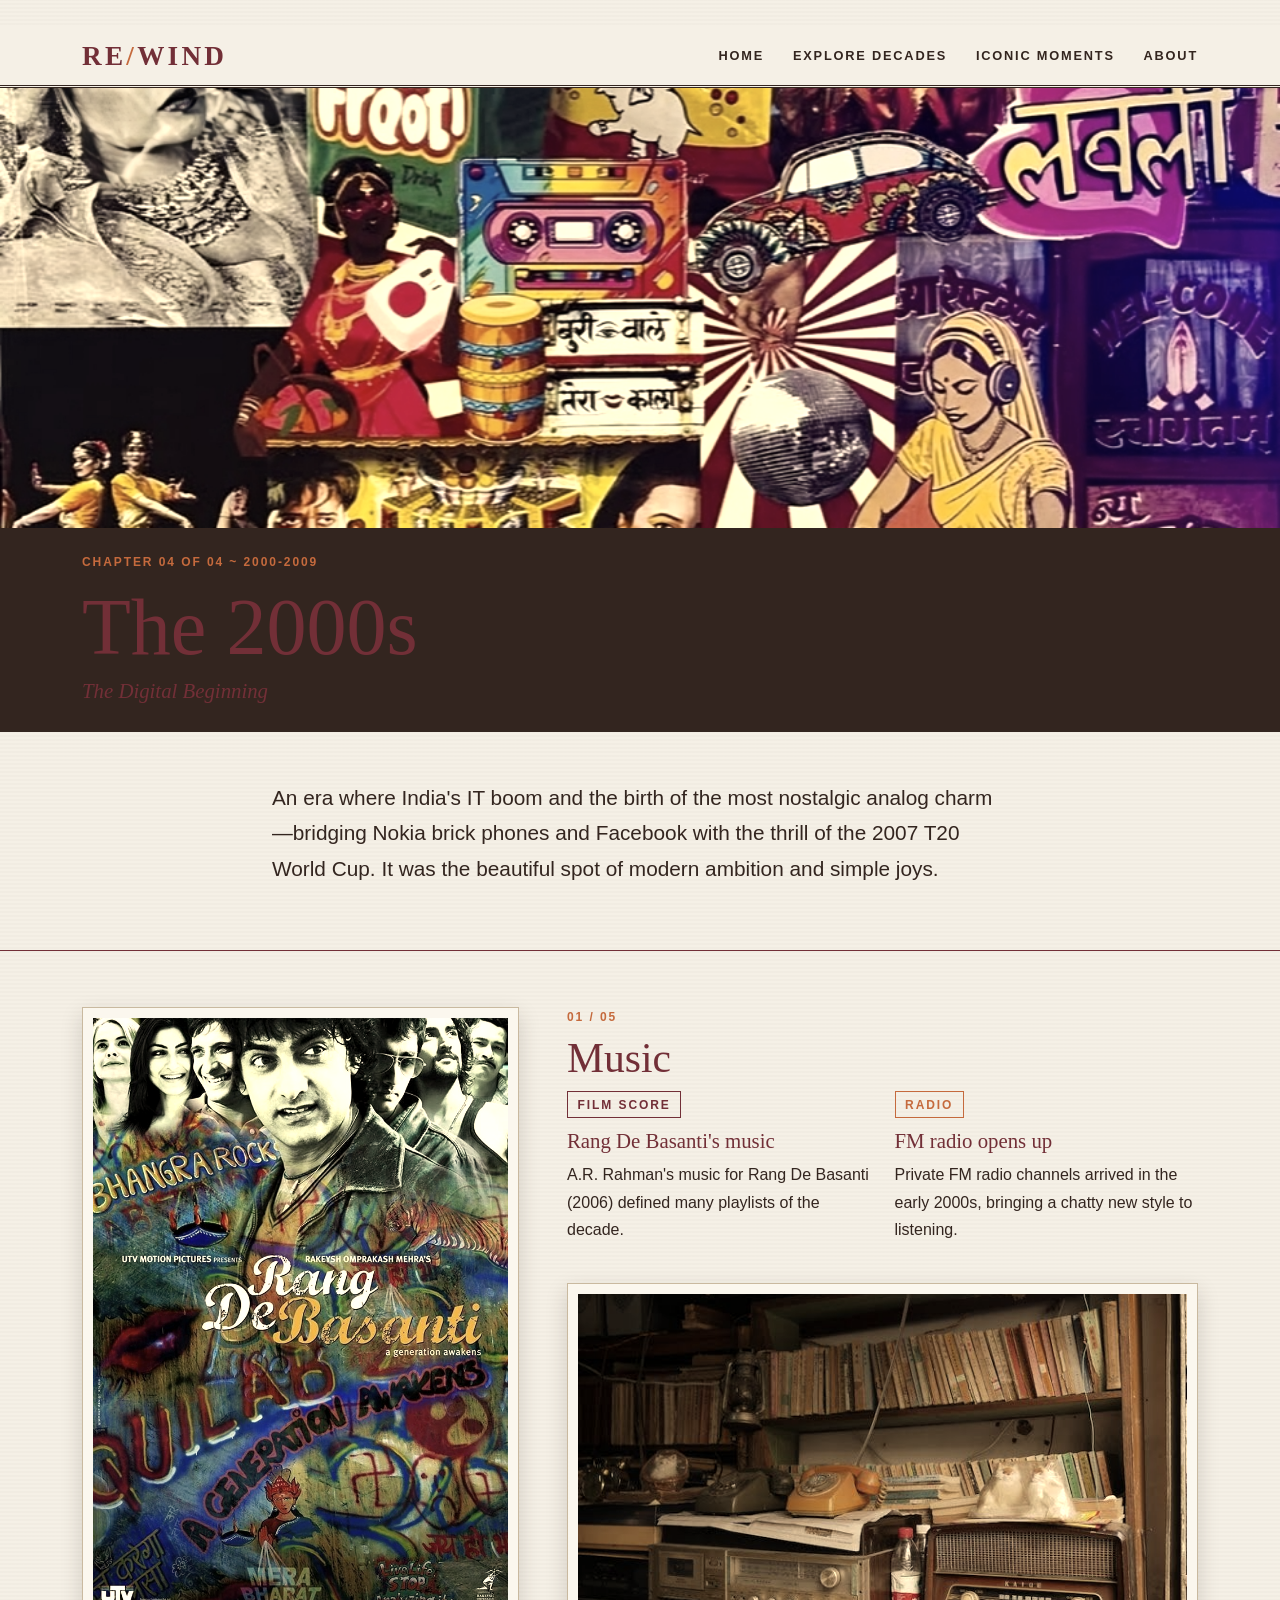
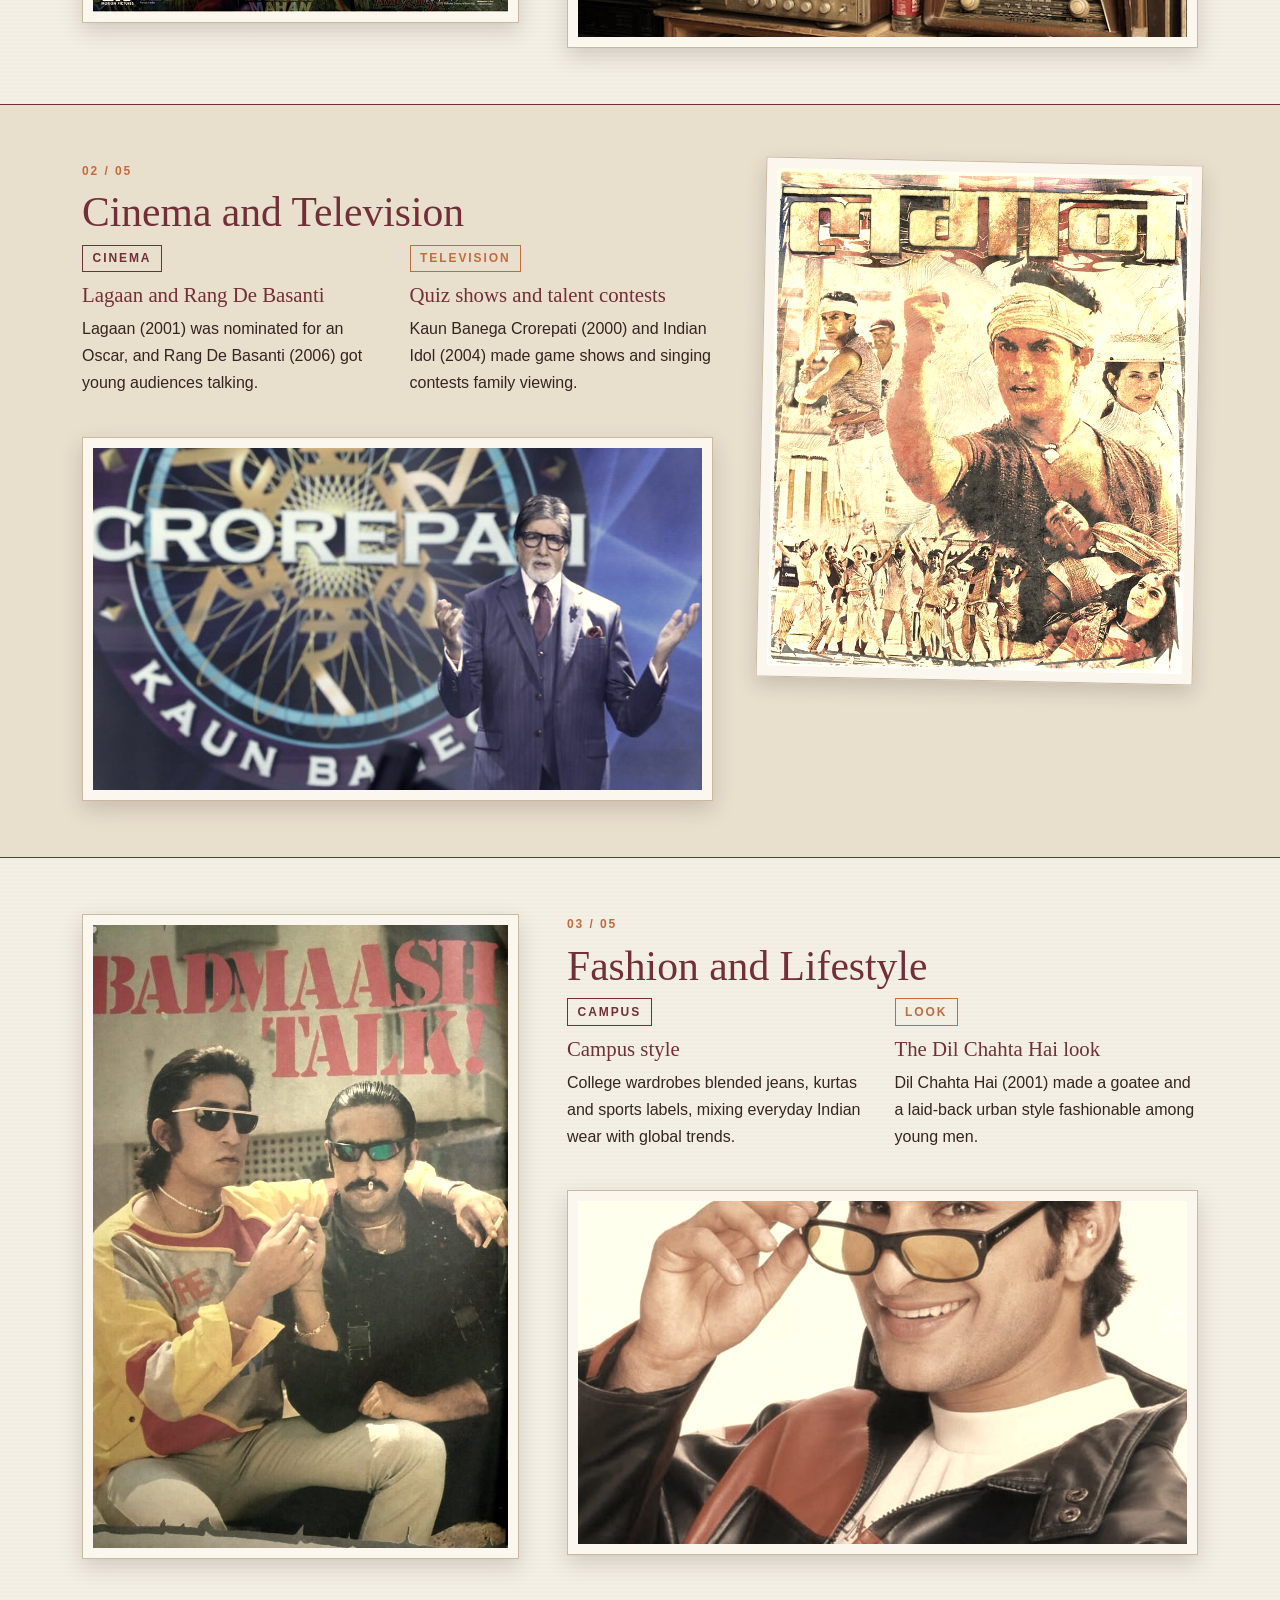
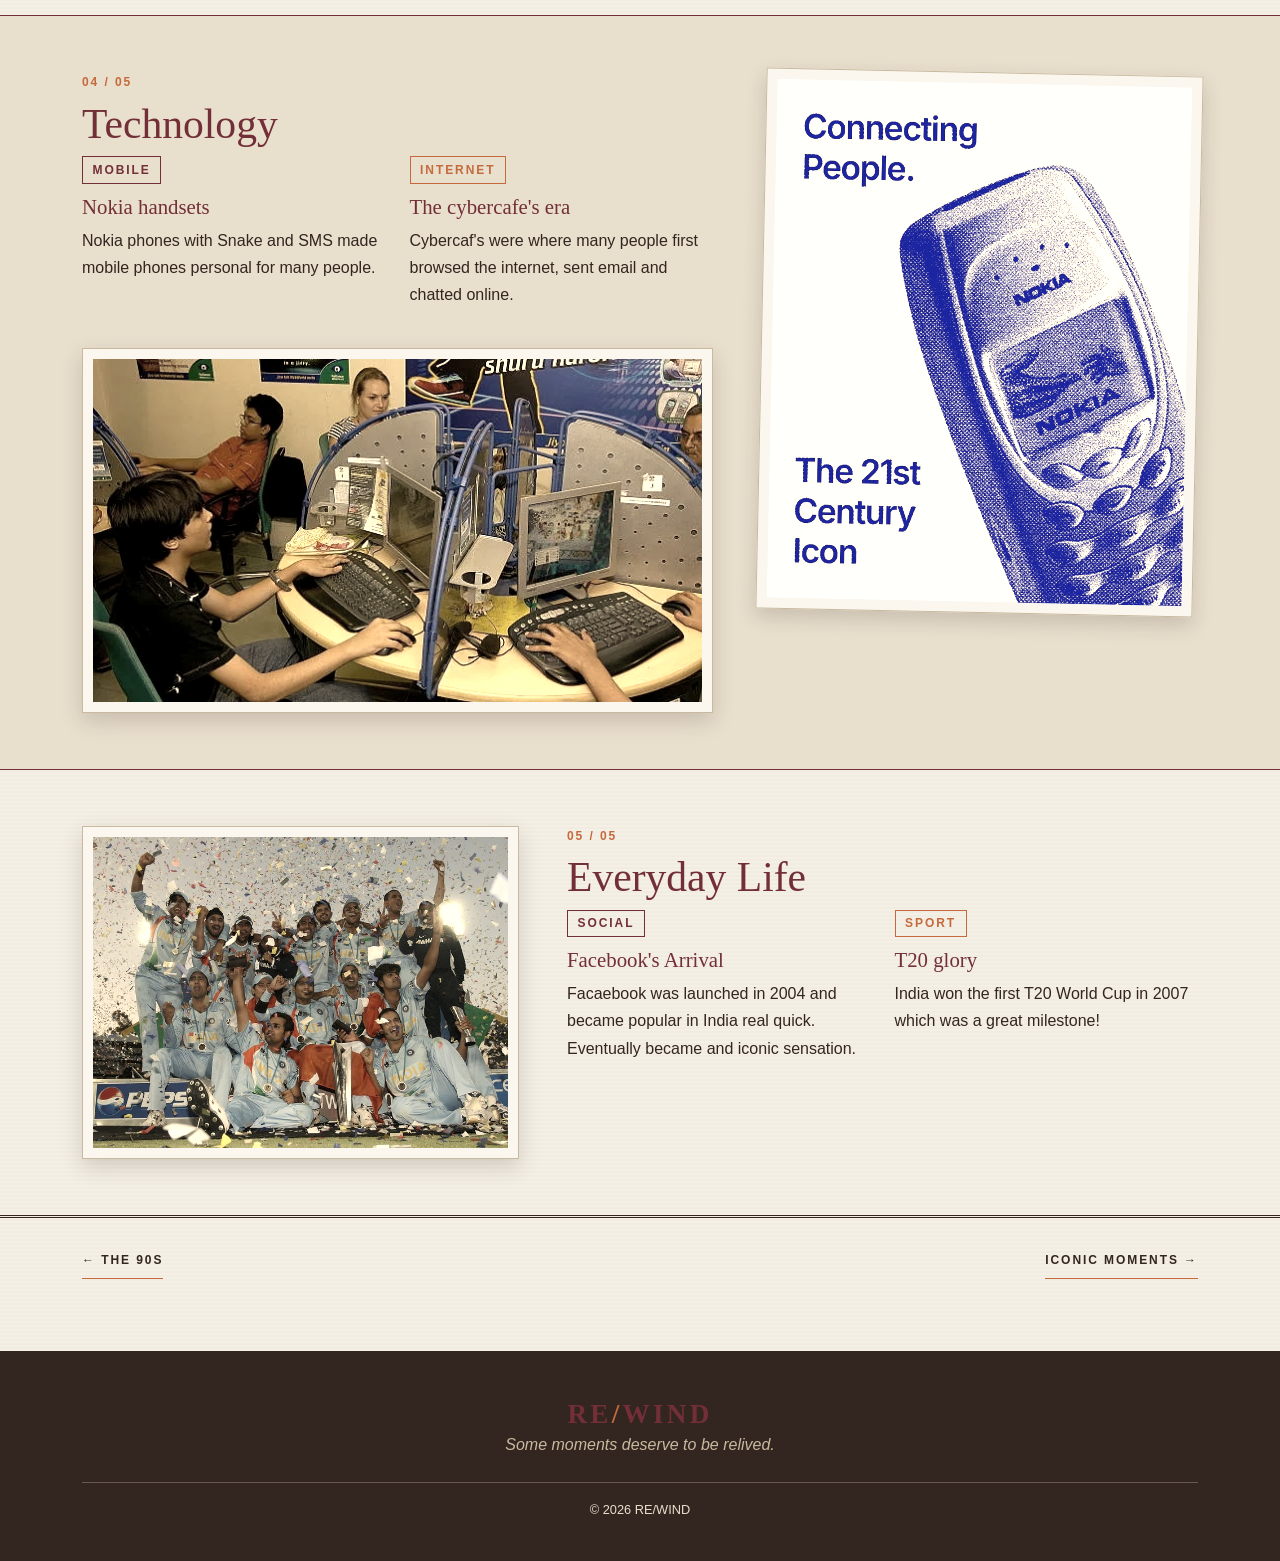
==== commit abc6bf35: "." ====
--- a/2000s.html
+++ b/2000s.html
@@ -220,10 +220,7 @@
     <div class="container text-center">
       <p class="wordmark wordmark-lg">RE<span>/</span>WIND</p>
       <p class="footer-tag">Some moments deserve to be relived.</p>
-      <nav class="footer-nav" aria-label="Footer navigation"><a href="index.html">Home</a><a href="explore.html">Explore
-          Decades</a><a href="moments.html">Iconic Moments</a><a href="about.html">About</a></nav>
-      <p class="copyright"> © 2026 RE/WIND ~ A first-year CSE mini-project ~ Illustrations are
-        original artwork.</p>
+      <p class="copyright"> © 2026 RE/WIND</p>
     </div>
   </footer>
 </body>
--- a/style.css
+++ b/style.css
@@ -18,11 +18,11 @@
 }
 
 body {
-  font-family: var(--sans);
-  color: var(--brown);
+  font-family: 'Source Sans 3', Arial, sans-serif;
+  color: #33251F;
   line-height: 1.7;
   overflow-x: hidden;
-  background-color: var(--ivory);
+  background-color: #F5F0E6;
   background-image: repeating-linear-gradient(0deg, rgba(51, 37, 31, .018) 0 2px, transparent 2px 4px);
 }
 
@@ -30,17 +30,20 @@
 h2,
 h3,
 .wordmark {
-  font-family: var(--serif);
+  font-family: 'Playfair Display', Georgia, serif;
   line-height: 1.15;
+  color: #722F37;
 }
 
 h2 {
   font-size: clamp(1.8rem, 4vw, 2.6rem);
+  color: #722F37;
 }
 
 h3 {
   font-size: 1.3rem;
   margin-top: .7rem;
+  color: #722F37;
 }
 
 img {
@@ -50,18 +53,22 @@
 }
 
 a {
-  color: var(--burgundy);
+  color: #722F37;
+}
+.decade-head {
+font-size: clamp(1.8rem, 4vw, 2.6rem);
+color: #722F37;
 }
 
 :focus-visible {
-  outline: 2px solid var(--orange);
+  outline: 2px solid #C56A3D;
   outline-offset: 3px;
 }
 
 .band-cream {
-  background: var(--cream);
-  border-top: 1px solid var(--beige);
-  border-bottom: 1px solid var(--beige);
+  background: #E9DFCD;
+  border-top: 1px solid #C9B99F;
+  border-bottom: 1px solid #C9B99F;
 }
 
 .kicker,
@@ -75,25 +82,26 @@
   letter-spacing: .16em;
   font-size: .75rem;
   font-weight: 600;
+  color: white
 }
 
 .kicker {
-  color: var(--orange);
+  color: #C56A3D;
   margin-bottom: .5rem;
 }
 
 .date-stamp {
-  color: var(--burgundy);
-  border-top: 1px solid var(--beige);
+  color: #722F37;
+  border-top: 1px solid #C9B99F;
   display: inline-block;
   padding-top: .3rem;
 }
 
 .subtitle {
-  font-family: var(--serif);
+  font-family: 'Playfair Display', Georgia, serif;
   font-style: italic;
   font-size: 1.3rem;
-  color: var(--burgundy);
+  color: white;
 }
 
 .lead-text {
@@ -105,7 +113,7 @@
   text-align: center;
   margin-bottom: 2.5rem;
   padding-bottom: 1rem;
-  border-bottom: 1px solid var(--beige);
+  color:#33251F;
 }
 
 /* 3. HEADER AND CSS-ONLY MOBILE MENU*/
@@ -127,13 +135,13 @@
   font-size: 1.7rem;
   font-weight: 700;
   letter-spacing: .12em;
-  color: var(--brown);
+  color:#722F37;
   text-decoration: none;
   margin: 0;
 }
 
 .wordmark span {
-  color: var(--orange);
+  color: #C56A3D;
 }
 
 .nav-toggle {
@@ -142,7 +150,7 @@
 
 .nav-burger {
   cursor: pointer;
-  border: 1px solid var(--brown);
+  border: 1px solid #33251F;
   padding: .4rem .9rem;
   text-transform: uppercase;
   letter-spacing: .15em;
@@ -162,8 +170,8 @@
 .main-nav a {
   display: block;
   padding: .7rem 0;
-  border-top: 1px solid var(--beige);
-  color: var(--brown);
+  border-top: 1px solid #C9B99F;
+  color: #33251F;
   text-decoration: none;
   text-transform: uppercase;
   letter-spacing: .14em;
@@ -177,7 +185,7 @@
 .frame {
   background: #FBF7EE;
   padding: 10px;
-  border: 1px solid var(--beige);
+  border: 1px solid #C9B99F;
   box-shadow: 0 8px 20px rgba(51, 37, 31, .18);
   margin: 0;
 }
@@ -199,17 +207,17 @@
 .btn-rw {
   display: inline-block;
   padding: .85rem 1.6rem;
-  border: 1px solid var(--burgundy);
-  color: var(--burgundy);
+  border: 1px solid #722F37;
+  color: #722F37;
   text-decoration: none;
   transition: .3s;
 }
 
 
 .read-more {
-  color: var(--burgundy);
+  color: #722F37;
   text-decoration: none;
-  border-bottom: 1px solid var(--orange);
+  border-bottom: 1px solid #C56A3D;
 }
 
 
@@ -221,18 +229,18 @@
 }
 
 .tag-india {
-  color: var(--burgundy);
-  border-color: var(--burgundy);
+  color: #722F37;
+  border-color: #722F37;
 }
 
 .tag-alt {
-  color: var(--orange);
-  border-color: var(--orange);
+  color: #C56A3D;
+  border-color: #C56A3D;
 }
 
 .page-title {
   padding: 4rem 0 2.5rem;
-  border-bottom: 1px solid var(--beige);
+  border-bottom: 1px solid #C9B99F;
   text-align: center;
 }
 
@@ -251,19 +259,20 @@
   letter-spacing: .06em;
   font-weight: 700;
   margin: 0;
+  color:#722F37;
 }
 
 .display-title span {
-  color: var(--orange);
+  color: #C56A3D;
 }
 
 .tagline {
-  font-family: var(--serif);
+  font-family: 'Playfair Display', Georgia, serif;
   font-style: italic;
   font-size: 1.5rem;
-  color: var(--burgundy);
-  border-top: 1px solid var(--brown);
-  border-bottom: 1px solid var(--brown);
+  color: #722F37;
+  border-top: 1px solid #33251F;
+  border-bottom: 1px solid #33251F;
   display: inline-block;
   padding: .4rem 0;
   margin: 1rem 0;
@@ -297,7 +306,7 @@
 .decade-tile {
   display: block;
   text-decoration: none;
-  color: var(--ivory);
+  color: white;
   padding: 10px 10px 0;
   height: 100%;
 }
@@ -310,41 +319,45 @@
 }
 
 .tile-text h3 {
-  color: inherit;
+  color: white;
 }
 
 .tile-text .read-more {
-  color: inherit;
+  color: white;
   border-color: currentColor;
 }
 
 .tile-70s {
-  background: var(--orange);
+  background: #C56A3D;
+  color:white
 }
 
 .tile-80s {
-  background: var(--burgundy);
+  background: #722F37;
+  color:white
 }
 
 .tile-90s {
-  background: var(--beige);
-  color: var(--brown);
+  background: #C9B99F;
+  color: white;
+  
 }
 
 
 
 .tile-2000s {
-  background: var(--brown);
+  background: #33251F;
+  color:white
 }
 
 .split-india {
-  background: var(--burgundy);
-  color: var(--ivory);
+  background: #722F37;
+  color: white;
 }
 
 .split-street {
-  background: var(--brown);
-  color: var(--ivory);
+  background: #33251F;
+  color: white;
 }
 
 .split-inner {
@@ -354,17 +367,17 @@
 }
 
 .split .kicker {
-  color: var(--beige);
+  color: white;
 }
 
 .meet-line {
-  font-family: var(--serif);
+  font-family: 'Playfair Display', Georgia, serif;
   font-size: 1.6rem;
   margin: 0;
 }
 
 .meet-line em {
-  color: var(--orange);
+  color: #722F37;
 }
 
 .intro-editorial {
@@ -376,18 +389,18 @@
   font-weight: 700;
   letter-spacing: .06em;
   line-height: 1;
-  color: var(--ivory);
+  color: white;
   margin: .3rem 0 1rem;
   padding: .9rem 0 .8rem;
-  border-top: 3px double var(--beige);
-  border-bottom: 1px solid var(--beige);
+  border-top: 3px double #C9B99F;
+  border-bottom: 1px solid #C9B99F;
 }
 
 .intro-deck {
-  font-family: var(--serif);
+  font-family: 'Playfair Display', Georgia, serif;
   font-style: italic;
   font-size: 1.35rem;
-  color: var(--beige);
+  color: white;
   margin: 0 0 1.4rem;
 }
 
@@ -398,13 +411,13 @@
   margin: 0 auto 1.4rem;
 }
 
-.intro-body::first-letter {
-  font-family: var(--serif);
+.intro-body-first-letter {
+  font-family: 'Playfair Display', Georgia, serif;
   float: left;
   font-size: 3.6rem;
   line-height: .8;
   padding: .25rem .5rem 0 0;
-  color: var(--orange);
+  color: white;
 }
 
 .intro-index {
@@ -416,37 +429,43 @@
   letter-spacing: .14em;
   font-size: .72rem;
   font-weight: 600;
-  color: var(--beige);
+  color: white;
 }
 
 .intro-index span+span::before {
   content: "\00b7";
   margin: 0 .6rem;
-  color: var(--orange);
+  color: white;
 }
 
 .mini-moment h3 {
   font-size: 1.15rem;
+  color:#722F37;
 }
 
 .mini-moment .date-stamp {
   margin-top: 1rem;
 }
+
 .share-cta {
   text-align: center;
 }
 
 .share-line {
-  font-family: var(--serif);
+  font-family: 'Playfair Display', Georgia, serif;
   font-style: italic;
   font-size: 1.7rem;
-  color: var(--burgundy);
+  color: #722F37;
   margin-bottom: 1.2rem;
 }
+
 /* Explore */
+
 .explore-item h2 {
   margin-top: 1rem;
-}
+  color: #722F37;
+}
+
 .explore-item .frame {
   width: 100%;
   margin-bottom: 1.2rem;
@@ -458,12 +477,13 @@
 
 .explore-item .frame-inner img {
   display: block;
-  width: 100%;          
+  width: 100%;
   height: auto;
   aspect-ratio: 3 / 4;
   object-fit: cover;
   object-position: top;
 }
+
 /* Decade pages */
 .decade-hero img {
   width: 100%;
@@ -472,8 +492,8 @@
 }
 
 .hero-band {
-  background: var(--brown);
-  color: var(--ivory);
+  background: #33251F;
+  color: v#F5F0E6;
   padding: 1.5rem 0;
 }
 
@@ -483,7 +503,7 @@
 }
 
 .hero-band .subtitle {
-  color: var(--beige);
+  color: #722F37;
   margin: 0;
 }
 
@@ -491,34 +511,34 @@
   font-size: 1.3rem;
 }
 
-.dropcap::first-letter {
-  font-family: var(--serif);
+.dropcap-letter {
+  font-family: 'Playfair Display', Georgia, serif;
   float: left;
   font-size: 4.5rem;
   line-height: .8;
   padding: .3rem .6rem 0 0;
-  color: var(--burgundy);
+  color: #722F37;
 }
 
 .category {
   padding: 3.5rem 0;
-  border-top: 1px solid var(--beige);
+  border-top: 1px solid #722F37;
 }
 
 .category.alt {
-  background: var(--cream);
+  background: #E9DFCD;
 }
 
 .prev-next {
-  border-top: 3px double var(--brown);
+  border-top: 3px double #33251F;
   padding: 1.5rem 0;
 }
 
 .pn-link {
-  color: var(--brown);
+  color: #33251F;
   text-decoration: none;
   padding: .5rem 0;
-  border-bottom: 1px solid var(--orange);
+  border-bottom: 1px solid #C56A3D;
 }
 
 /* Timeline (mobile first: line on the left) */
@@ -530,20 +550,24 @@
   margin: 0;
   padding: 0;
   position: relative;
-}
+  scroll-margin-top: 90px
+}
+
 .timeline::before {
   content: "";
   position: absolute;
   left: 10px;
   top: 0;
   bottom: 0;
-  border-left: 2px solid var(--brown);
-}
+  border-left: 2px solid #33251F;
+}
+
 .timeline .frame img {
   width: 100%;
   height: auto;
   display: block;
 }
+
 .t-item {
   position: relative;
   padding-left: 2.5rem;
@@ -557,39 +581,39 @@
   top: .6rem;
   width: 16px;
   height: 16px;
-  background: var(--orange);
-  border: 3px solid var(--ivory);
+  background: #C56A3D;
+  border: 3px solid v#F5F0E6;
   border-radius: 50%;
-  box-shadow: 0 0 0 1px var(--brown);
+  box-shadow: 0 0 0 1px #33251F;
 }
 
 .t-year {
-  font-family: var(--serif);
+  font-family: 'Playfair Display', Georgia, serif;
   font-size: 3rem;
-  color: var(--burgundy);
+  color: #722F37;
   margin: .8rem 0 0;
   line-height: 1;
 }
 
 /* 6. FOOTER */
 .site-footer {
-  background: var(--brown);
-  color: var(--cream);
+  background: #33251F;
+  color: #E9DFCD;
   padding: 3rem 0 1.5rem;
   margin-top: 3rem;
 }
 
 .site-footer .wordmark {
-  color: var(--ivory);
+  color: v#F5F0E6;
 }
 
 .footer-tag {
   font-style: italic;
-  color: var(--beige);
+  color: #C9B99F;
 }
 
 .footer-nav a {
-  color: var(--cream);
+  color: #E9DFCD;
   text-decoration: none;
   margin: 0 .8rem;
   text-transform: uppercase;
@@ -606,16 +630,18 @@
   padding-top: 1rem;
   font-size: .8rem;
 }
+
 /* About: submission form */
 .submit-section {
-  background: var(--cream);
-  border-top: 1px solid var(--beige);
-  scroll-margin-top: 90px;   /* keeps the heading clear of the sticky header */
+  background: #E9DFCD;
+  border-top: 1px solid #C9B99F;
+  scroll-margin-top: 90px;
+  /* keeps the heading clear of the sticky header */
 }
 
 .submit-card {
   background: #FBF7EE;
-  border: 1px solid var(--beige);
+  border: 1px solid #C9B99F;
   box-shadow: 0 8px 20px rgba(51, 37, 31, .18);
   padding: 2rem;
   max-width: 44rem;
@@ -627,20 +653,20 @@
   letter-spacing: .14em;
   font-size: .75rem;
   font-weight: 600;
-  color: var(--burgundy);
+  color: #722F37;
 }
 
 .submit-card .form-control,
 .submit-card .form-select {
   border-radius: 0;
-  border: 1px solid var(--beige);
-  background-color: var(--ivory);
-  color: var(--brown);
+  border: 1px solid #C9B99F;
+  background-color: v#F5F0E6;
+  color: #33251F;
 }
 
 .submit-card .form-control:focus,
 .submit-card .form-select:focus {
-  border-color: var(--orange);
+  border-color: #C56A3D;
   box-shadow: 0 0 0 .2rem rgba(197, 106, 61, .25);
 }
 
@@ -651,9 +677,14 @@
 
 button.btn-rw {
   background: transparent;
-  font-family: var(--sans);
+  font-family: 'Source Sans 3', Arial, sans-serif;
   cursor: pointer;
 }
+
+
+
+
+
 
 /* 7. RESPONSIVE */
 @media (min-width: 768px) {
